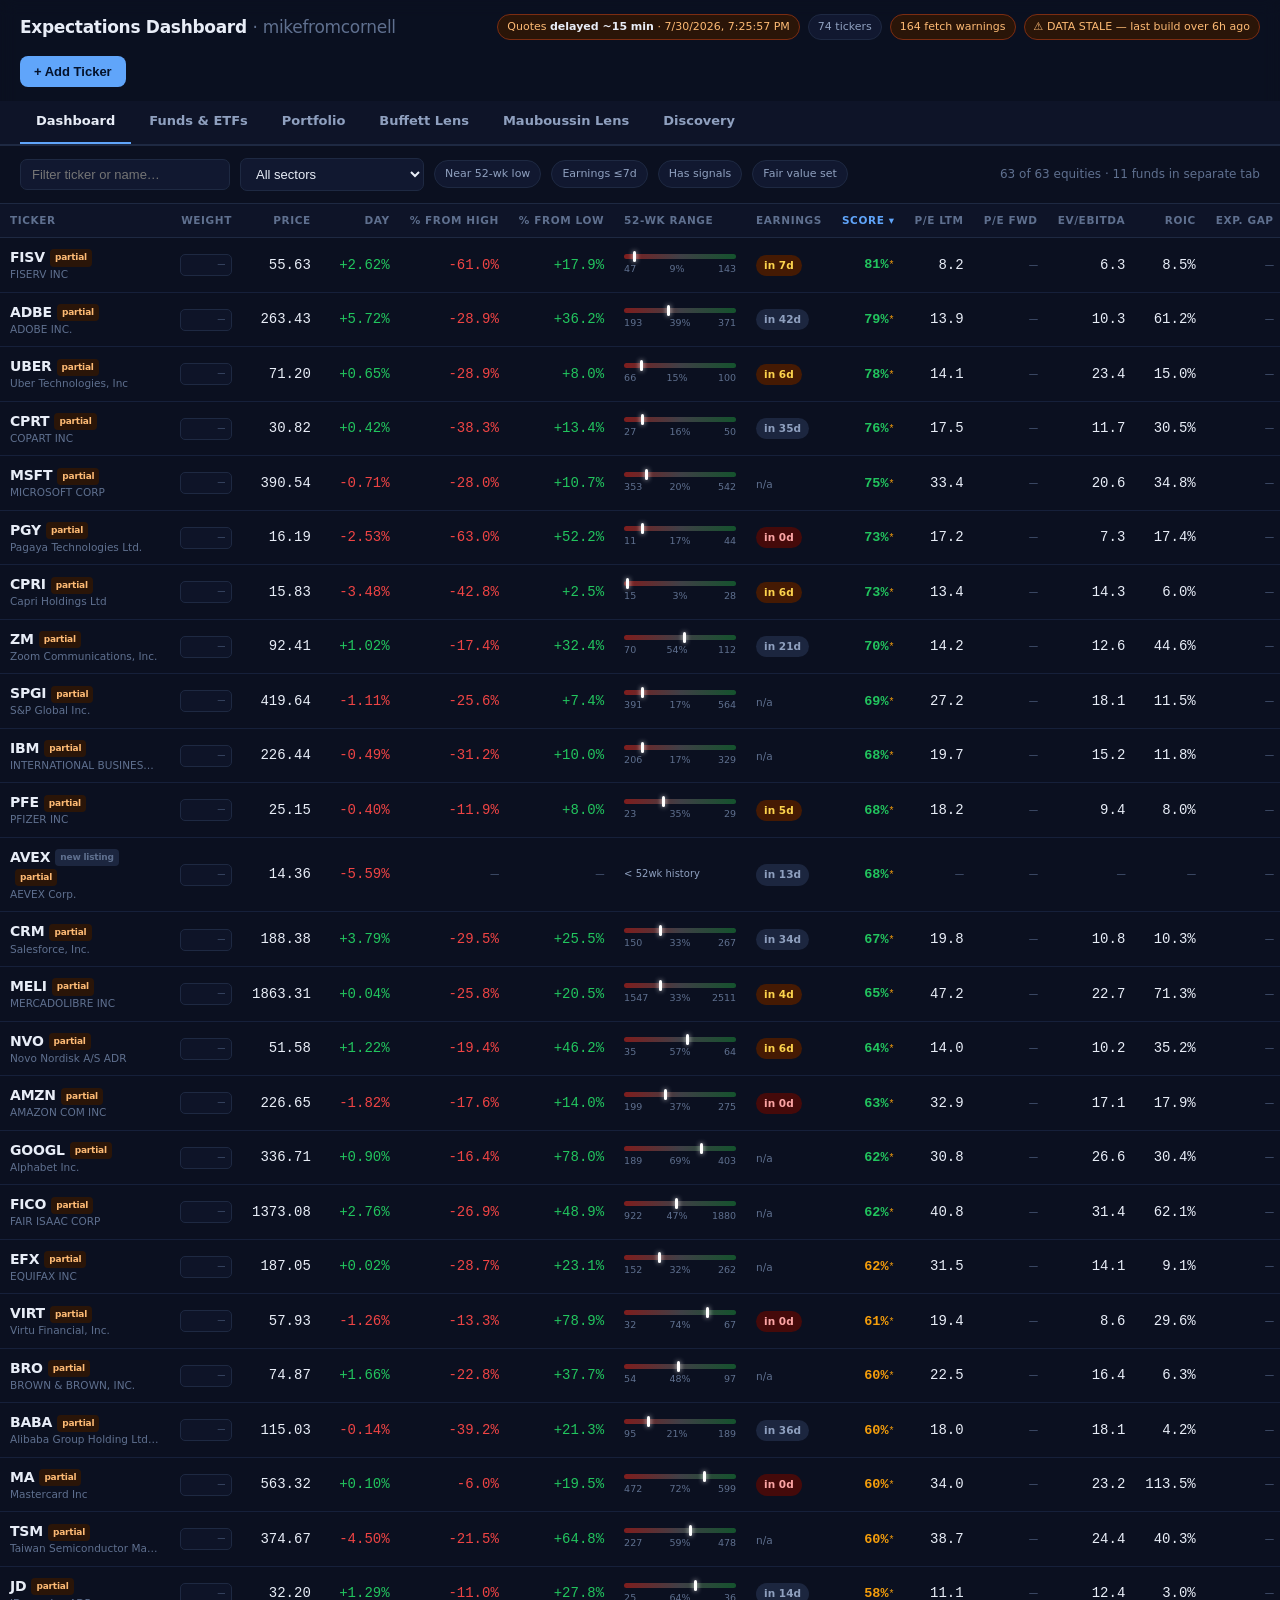
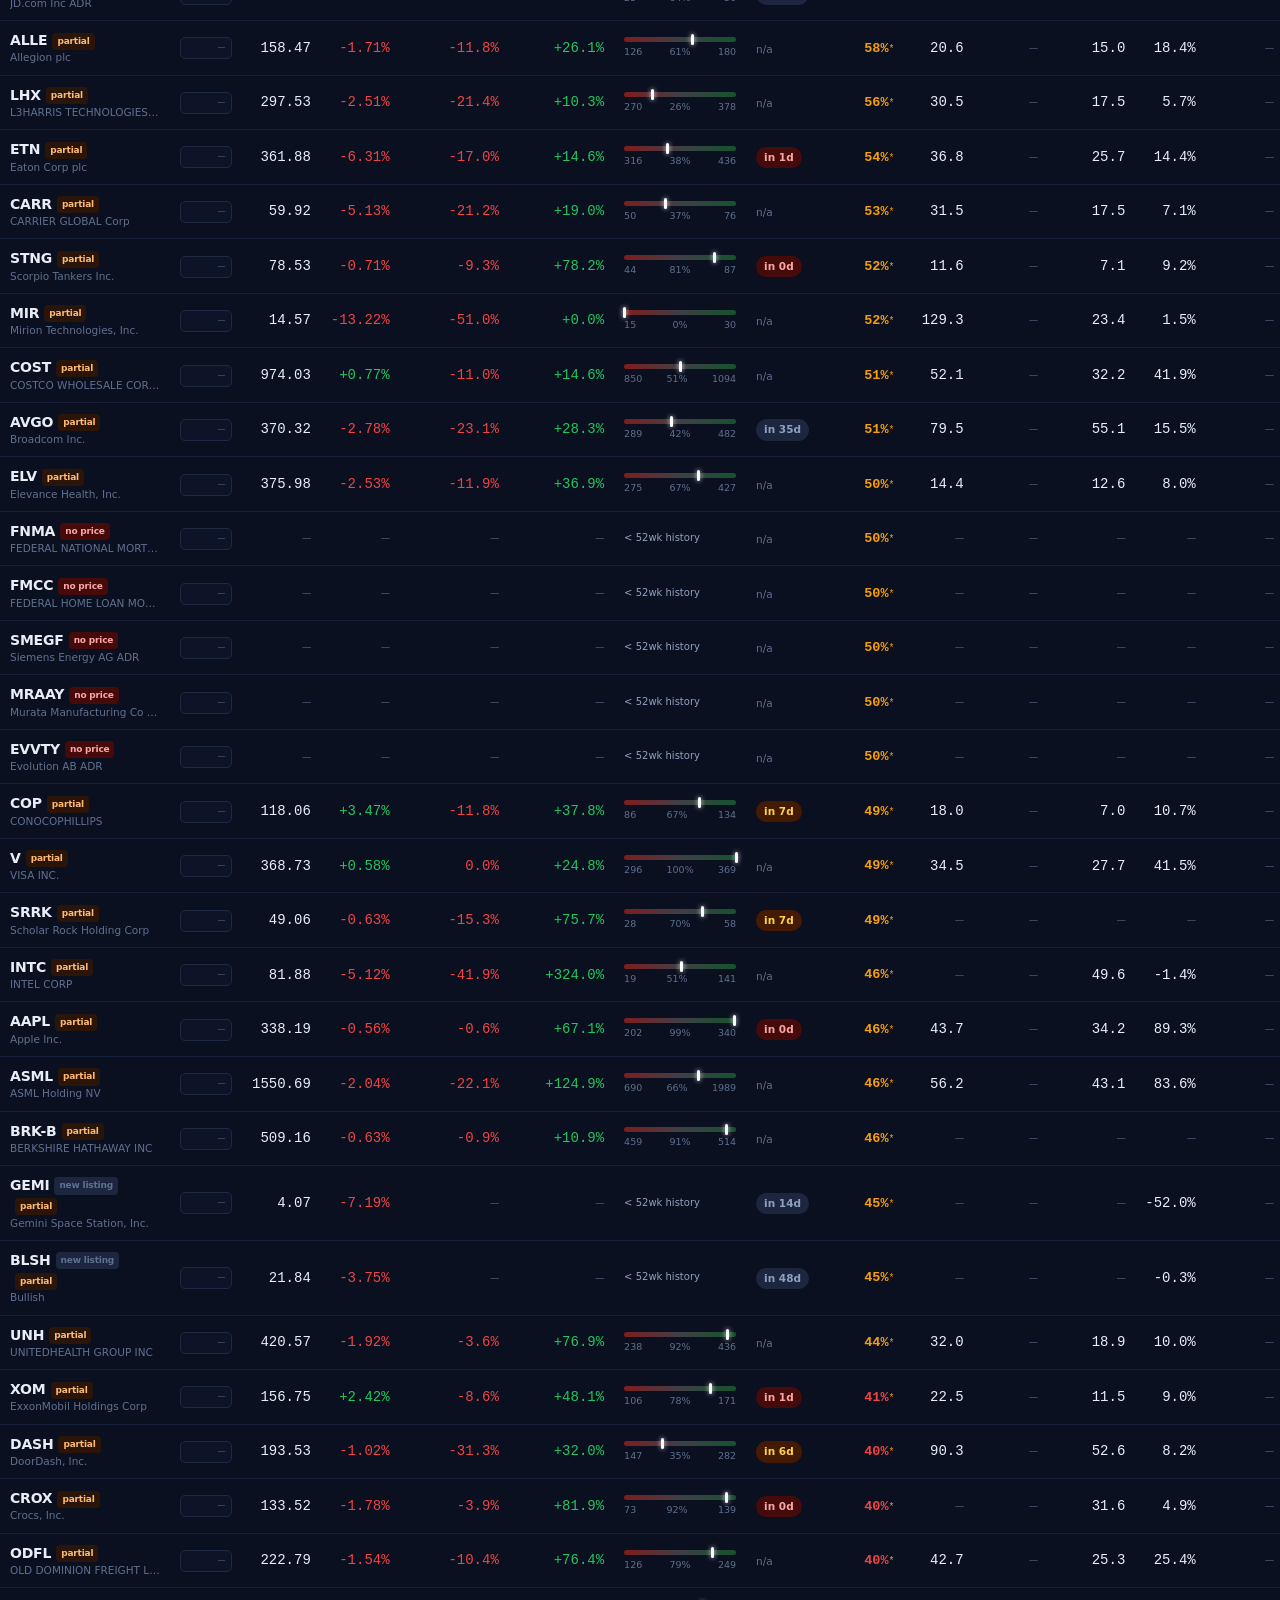
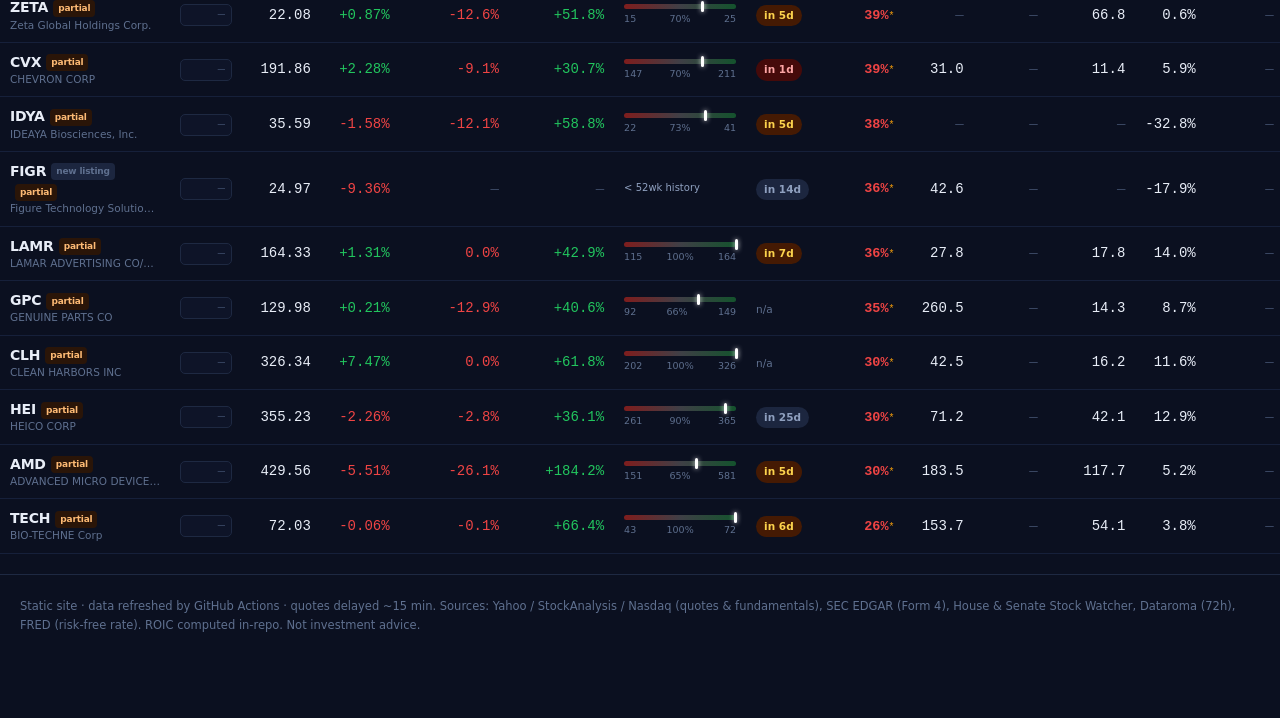
==== docs/index.html @ 386b3e8a "Expectations Dashboard v1" ====
<!DOCTYPE html>
<html lang="en">
<head>
<meta charset="UTF-8">
<meta name="viewport" content="width=device-width, initial-scale=1.0">
<title>Expectations Dashboard</title>
<link rel="stylesheet" href="style.css">
</head>
<body>

<header>
  <div class="hwrap">
    <h1>Expectations Dashboard <span>· mikefromcornell</span></h1>
    <div class="freshness" id="freshness"></div>
    <button class="btn" onclick="openAdd()">+ Add Ticker</button>
  </div>
  <nav>
    <a class="on" onclick="tab('dash',this)">Dashboard</a>
    <a onclick="tab('etf',this)">Funds &amp; ETFs</a>
    <a onclick="tab('port',this)">Portfolio</a>
    <a onclick="tab('buff',this)">Buffett Lens</a>
    <a onclick="tab('maub',this)">Mauboussin Lens</a>
    <a onclick="tab('disc',this)">Discovery</a>
  </nav>
</header>

<!-- ============ DASHBOARD ============ -->
<div id="dash" class="page on" style="padding:0">
  <div class="tools">
    <input type="search" id="q" placeholder="Filter ticker or name…" oninput="render()">
    <select id="sector" onchange="render()"></select>
    <span class="chip" id="c-near" onclick="tgl('near')">Near 52-wk low</span>
    <span class="chip" id="c-earn" onclick="tgl('earn')">Earnings ≤7d</span>
    <span class="chip" id="c-sig" onclick="tgl('sig')">Has signals</span>
    <span class="chip" id="c-gap" onclick="tgl('gap')">Fair value set</span>
    <span class="count" id="count"></span>
  </div>
  <div class="tblwrap">
    <table>
      <thead><tr>
        <th onclick="sort('symbol',this)">Ticker</th>
        <th class="num" onclick="sort('weight_pct',this)">Weight</th>
        <th class="num" onclick="sort('price',this)">Price</th>
        <th class="num" onclick="sort('change_pct',this)">Day</th>
        <th class="num" onclick="sort('pct_from_high',this)">% from High</th>
        <th class="num" onclick="sort('pct_from_low',this)">% from Low</th>
        <th>52-wk Range</th>
        <th onclick="sort('earnings_days',this)">Earnings</th>
        <th class="num sorted" onclick="sort('score',this)">Score ▾</th>
        <th class="num" onclick="sort('pe_ltm',this)">P/E LTM</th>
        <th class="num" onclick="sort('pe_fwd',this)">P/E Fwd</th>
        <th class="num" onclick="sort('ev_ebitda',this)">EV/EBITDA</th>
        <th class="num" onclick="sort('roic',this)">ROIC</th>
        <th class="num" onclick="sort('gap_pct',this)">Exp. Gap</th>
        <th>Signals</th>
      </tr></thead>
      <tbody id="tb"></tbody>
    </table>
  </div>
</div>

<!-- ============ ETF ============ -->
<div id="etf" class="page" style="padding:0">
  <div class="tools"><span style="font-size:12.5px;color:var(--dim)">
    Funds have no earnings, insiders, P/E, ROIC or reverse-DCF — so they get only the columns that apply, and are excluded from Expectations Score ranking.
  </span></div>
  <div class="tblwrap">
    <table style="min-width:820px">
      <thead><tr><th>Fund</th><th class="num">Weight</th><th class="num">Price</th><th class="num">Day</th>
        <th class="num">% from High</th><th class="num">% from Low</th><th>52-wk Range</th></tr></thead>
      <tbody id="tbe"></tbody>
    </table>
  </div>
</div>

<!-- ============ PORTFOLIO ============ -->
<div id="port" class="page">
  <div class="card" style="display:flex;gap:12px;align-items:center;flex-wrap:wrap">
    <b style="font-size:13px">Position sizing</b>
    <span id="wsum" class="wsum"></span>
    <span style="font-size:12px;color:var(--dim)">Edit the <b>Weight</b> column on the Dashboard or Funds tab. Values are % of portfolio.</span>
    <button class="btn ghost" style="margin-left:auto" onclick="normalize()">Normalise to 100%</button>
    <button class="btn" onclick="saveWeights()">Save to watchlist.yaml →</button>
  </div>
  <div class="grid2">
    <div class="card"><h2>🥧 Allocation by position <em>top 15 + other</em></h2>
      <div style="display:flex;gap:18px;align-items:center;flex-wrap:wrap;justify-content:center">
        <svg id="pie" width="252" height="252" viewBox="0 0 252 252"></svg>
        <div style="flex:1;min-width:190px"><div class="legend" id="pieleg"></div></div>
      </div></div>
    <div class="card"><h2>🏭 Allocation by sector</h2>
      <div style="display:flex;gap:18px;align-items:center;flex-wrap:wrap;justify-content:center">
        <svg id="pie2" width="252" height="252" viewBox="0 0 252 252"></svg>
        <div style="flex:1;min-width:190px"><div class="legend" id="pieleg2"></div></div>
      </div></div>
  </div>
  <div class="card"><h2>📐 Risk &amp; concentration <em>weighted by your position sizes</em></h2>
    <div class="statgrid" id="stats"></div>
    <div style="margin-top:16px">
      <div style="font-size:11.5px;color:var(--dim2);text-transform:uppercase;letter-spacing:.5px;font-weight:700">Asset type split</div>
      <div class="bar" id="typebar"></div>
      <div class="legend" id="typeleg" style="grid-template-columns:repeat(auto-fill,minmax(190px,1fr))"></div>
    </div>
    <div class="hint" style="margin-top:15px">
      <b style="color:var(--txt)">How these are computed —</b>
      <b>Beta</b> from 5 years of daily returns vs. SPY. <b>30-day volatility</b> is annualised stdev of daily returns.
      <b>Sharpe</b> = (portfolio return − risk-free) ÷ total volatility; <b>Sortino</b> uses downside deviation only, so it
      doesn't penalise upside — generally the more useful of the two for a long-only book. Risk-free rate is the 3-month
      T-bill (<code>DGS3MO</code>) from FRED, free and keyless.
      <br><br>
      <span style="color:#fcd34d">⚠️ Weighted volatility is Σ(wᵢ·σᵢ) and ignores correlation, so it overstates true portfolio
      risk — meaning these Sharpe and Sortino figures are <b>conservative and your real ratios are likely better</b>.</span>
      The covariance-matrix fix is free (we already pull 5 years of history) and is the top v1.1 item.
    </div>
  </div>
  <div class="card"><h2>⚠️ Concentration flags <em>rules-based</em></h2><div id="flags"></div></div>
</div>

<!-- ============ BUFFETT ============ -->
<div id="buff" class="page">
  <div class="card" style="border-color:#3f2d0e;background:#1a1509">
    <h2 style="color:#fcd34d">⚠️ What this tab is — and what it is not</h2>
    <div style="font-size:12.5px;color:var(--dim);line-height:1.65">
      This applies <b style="color:var(--txt)">Buffett's publicly stated, written criteria</b> — durable moat, high returns on
      capital, low leverage, consistent cash generation, circle of competence, margin of safety — as a
      <b style="color:var(--txt)">deterministic checklist</b>. It is <b style="color:#fca5a5">not</b> a prediction of what
      Buffett would do, not affiliated with Berkshire, and not investment advice. No LLM is involved, which keeps it free,
      reproducible and auditable — and means it never invents a rationale.
      Thresholds are editable in <code>config/buffett.yaml</code>.
    </div>
  </div>
  <div class="card"><h2>📋 Portfolio-level observations <em>rules-based</em></h2><div id="bobs"></div></div>
  <div class="card"><h2>✅ Seven-test checklist <em>click a row for the full breakdown</em></h2>
    <div class="tblwrap"><table style="min-width:820px"><thead><tr>
      <th>Ticker</th><th>Moat</th><th class="num">ROIC</th><th class="num">D/E</th><th class="num">FCF margin</th>
      <th>Stability</th><th>Circle</th><th>Margin of safety</th><th class="num">Passes</th>
    </tr></thead><tbody id="tbb"></tbody></table></div>
  </div>
</div>

<!-- ============ MAUBOUSSIN ============ -->
<div id="maub" class="page">
  <div class="card" style="border-color:#14532d;background:#0a1a10">
    <h2 style="color:#86efac">🧠 Mauboussin Lens — on-demand, rendered when you open this tab</h2>
    <div style="font-size:12.5px;color:var(--dim);line-height:1.65">
      Paste a free Google AI Studio key <b>once</b>. It is stored in your browser's <code>localStorage</code> —
      never committed, never in the repo, never sent anywhere except Google. Analysis is generated live and cached
      24h per ticker. Free tier is ~1,500 requests/day on Flash, no credit card.
      <span style="color:#fcd34d">The key is per-device, and Google may use free-tier inputs to improve their models —
      only public market data is sent, never your weights or positions.</span>
    </div>
    <div style="margin-top:14px;display:flex;gap:9px;align-items:center;flex-wrap:wrap">
      <input class="inp" id="gkey" style="flex:1;min-width:230px" type="password" placeholder="Paste Gemini API key" onchange="saveKey()">
      <span id="gstate"></span>
      <button class="btn ghost" onclick="clearKey()">Clear key</button>
    </div>
    <div class="hint" style="margin-top:9px">Get a free key at <b>aistudio.google.com/apikey</b> — Google account only, no card.</div>
  </div>
  <div class="card">
    <h2>Analysis <em>cached 24h per ticker</em></h2>
    <div style="display:flex;gap:9px;margin-bottom:13px;flex-wrap:wrap">
      <select class="inp" style="width:auto;max-width:320px" id="msym" onchange="analyse(false)"></select>
      <button class="btn" onclick="analyse(true)">↻ Analyse</button>
      <button class="btn ghost" onclick="copyPrompt()">📋 Copy prompt &amp; open AI Studio</button>
    </div>
    <div style="background:var(--panel2);border:1px solid var(--line);border-radius:9px;padding:17px" id="mout"></div>
  </div>
</div>

<!-- ============ DISCOVERY ============ -->
<div id="disc" class="page">
  <div class="card">
    <h2>💼 Conviction clusters <em>≥3 tracked managers buying the same name</em></h2>
    <div class="hint" id="dfetch" style="margin-bottom:10px"></div>
    <div class="tblwrap"><table style="min-width:640px"><thead><tr>
      <th>Ticker</th><th>Conviction</th><th>Managers</th><th></th></tr></thead>
      <tbody id="dclusters"></tbody></table></div>
  </div>
  <div class="card">
    <h2>📈 Recent superinvestor activity <em>Dataroma · refreshed every 72h</em></h2>
    <div class="tblwrap"><table style="min-width:760px"><thead><tr>
      <th>Ticker</th><th>Manager</th><th>Action</th><th>Period</th><th>Detail</th></tr></thead>
      <tbody id="drecent"></tbody></table></div>
  </div>
  <div class="card">
    <h2>🗣 r/wallstreetbets <em>sentiment context — not a signal</em></h2>
    <div style="display:flex;gap:9px;flex-wrap:wrap">
      <a class="badge" style="text-decoration:none;padding:9px 14px;font-size:12.5px" target="_blank" rel="noopener"
         href="https://www.reddit.com/r/wallstreetbets/comments/1vap9dz/daily_discussion_thread_for_july_30_2026/">💬 Daily Discussion Thread ↗</a>
      <a class="badge" style="text-decoration:none;padding:9px 14px;font-size:12.5px" target="_blank" rel="noopener"
         href="https://www.reddit.com/r/wallstreetbets/top/?screen_view_count=1&ext-referrer=SEO">🔥 Top posts ↗</a>
    </div>
    <div class="hint" style="margin-top:11px">
      Mention counts require Reddit's OAuth API (free, non-commercial). Add <code>REDDIT_CLIENT_ID</code> and
      <code>REDDIT_CLIENT_SECRET</code> as repo secrets to enable the daily summary — unauthenticated <code>.json</code>
      has returned 403 from datacenter IPs since May 2026. Deliberately excluded from the Expectations Score and alerts.
    </div>
  </div>
  <div class="card">
    <h2>🔗 Research &amp; manual follow <em>login-walled or no free data source</em></h2>
    <div style="display:flex;gap:9px;flex-wrap:wrap">
      <a class="badge" style="text-decoration:none;padding:9px 14px;font-size:12.5px" target="_blank" rel="noopener" href="https://investors.valueline.com/users/account/barcode">📊 Value Line · library barcode ↗</a>
      <a class="badge" style="text-decoration:none;padding:9px 14px;font-size:12.5px" target="_blank" rel="noopener" href="https://x.com/PCM_bio">𝕏 @PCM_bio ↗</a>
      <a class="badge" style="text-decoration:none;padding:9px 14px;font-size:12.5px" target="_blank" rel="noopener" href="https://dashboard.m1.com/share?token=39d17ae6-4a4a-3fc4-bb15-d86abe3fbb67">📊 Joseph Carlson · M1 ↗</a>
      <a class="badge" style="text-decoration:none;padding:9px 14px;font-size:12.5px" target="_blank" rel="noopener" href="https://x.com/michaeljburry">𝕏 @michaeljburry ↗</a>
    </div>
    <div class="hint" style="margin-top:11px">
      Excluded from automation: <b>Value Line</b> (redirects to an authenticated account page — nothing scrapeable),
      <b>PCM_bio</b> (X API ~$100/mo), <b>Joseph Carlson</b> (M1 is a JS app needing headless Chromium),
      <b>Michael Burry</b> (Scion deregistered from the SEC on 10 Nov 2025 — no 13Fs exist to read).
      Ideas you spot manually go in <code>config/manual_ideas.yaml</code>.
    </div>
  </div>
</div>

<!-- ============ DRAWER / MODAL ============ -->
<div class="scrim" id="scrim" onclick="closeD()"></div>
<div class="drawer" id="drawer">
  <div class="dhead" style="display:flex;justify-content:space-between;align-items:flex-start">
    <div><div class="sym" id="dsym" style="font-size:22px"></div><div class="nm" id="dname" style="max-width:none;font-size:12px"></div></div>
    <button class="x" onclick="closeD()">×</button>
  </div>
  <div class="dbody" id="dbody"></div>
</div>

<div class="modal" id="addm">
  <div class="mhead"><b>Add ticker to watchlist</b><button class="x" onclick="closeAdd()">×</button></div>
  <div class="mbody">
    <label>Symbol</label>
    <input class="inp" id="asym" placeholder="e.g. NVDA" oninput="lookup()" autocomplete="off">
    <div class="hint" id="alk">Validated against the quote provider before commit.</div>
    <div class="row2">
      <div><label>Fair value (optional)</label><input class="inp" id="afv" placeholder="165.00"></div>
      <div><label>Tags (optional)</label><input class="inp" id="atags" placeholder="core, compounder"></div>
    </div>
    <div class="row2">
      <div><label>Alert low (optional)</label><input class="inp" id="alo" placeholder="120"></div>
      <div><label>Alert high (optional)</label><input class="inp" id="ahi" placeholder="260"></div>
    </div>
    <label>Notes (optional)</label>
    <input class="inp" id="anotes" placeholder="Short thesis note">
    <div class="hint" style="margin-top:14px;padding:11px;background:#0e1428;border:1px solid var(--line);border-radius:8px">
      <b style="color:var(--txt)">How this persists →</b> a static site has no backend, so submitting opens a
      <b style="color:var(--blu)">pre-filled GitHub issue</b> containing the exact YAML block for
      <code>config/watchlist.yaml</code>. Git-tracked, versioned, survives cache clears and device changes.
      <div style="margin-top:7px;color:var(--dim2)">⚠️ Never add cost basis or share counts — this repo is public.</div>
    </div>
    <div style="display:flex;gap:9px;margin-top:16px">
      <button class="btn" style="flex:1" onclick="submitAdd()">Open pre-filled issue →</button>
      <button class="btn ghost" onclick="closeAdd()">Cancel</button>
    </div>
  </div>
</div>

<footer>
  Static site · data refreshed by GitHub Actions · quotes delayed ~15 min.
  Sources: Yahoo / StockAnalysis / Nasdaq (quotes &amp; fundamentals), SEC EDGAR (Form 4), House &amp; Senate Stock Watcher,
  Dataroma (72h), FRED (risk-free rate). ROIC computed in-repo. Not investment advice.
</footer>

<script src="app.js"></script>
</body>
</html>
---- docs/style.css ----
:root{
  --bg:#0b1020; --panel:#111830; --panel2:#0e1428; --line:#1e2942;
  --txt:#e8edf7; --dim:#8fa0bf; --dim2:#5f708f;
  --grn:#22c55e; --red:#ef4444; --amb:#f59e0b; --blu:#60a5fa; --pur:#a78bfa;
}
*{margin:0;padding:0;box-sizing:border-box}
body{background:var(--bg);color:var(--txt);font:14px/1.45 -apple-system,BlinkMacSystemFont,"Segoe UI",Inter,system-ui,sans-serif;padding-bottom:60px}
.mono{font-family:ui-monospace,SFMono-Regular,Menlo,monospace}

/* ---- mock banner ---- */


/* ---- header ---- */
header{position:sticky;top:0;z-index:40;background:rgba(11,16,32,.94);backdrop-filter:blur(8px);border-bottom:1px solid var(--line)}
.hwrap{padding:14px 20px;display:flex;align-items:center;gap:16px;flex-wrap:wrap}
h1{font-size:17px;font-weight:800;letter-spacing:-.3px}
h1 span{color:var(--dim2);font-weight:500}
.freshness{display:flex;gap:8px;flex-wrap:wrap;margin-left:auto;align-items:center}
.badge{font-size:11px;padding:4px 9px;border-radius:20px;border:1px solid var(--line);background:var(--panel);color:var(--dim);white-space:nowrap}
.badge b{color:var(--txt);font-weight:600}
.badge.live::before{content:"";display:inline-block;width:6px;height:6px;border-radius:50%;background:var(--grn);margin-right:6px;animation:p 2s infinite}
@keyframes p{0%,100%{opacity:1}50%{opacity:.3}}
.badge.warn{border-color:#7c2d12;background:#2a1508;color:#fdba74}
.btn{background:var(--blu);color:#04122b;border:0;padding:8px 14px;border-radius:8px;font-weight:700;font-size:13px;cursor:pointer;white-space:nowrap}
.btn:hover{filter:brightness(1.1)}
.btn.ghost{background:transparent;border:1px solid var(--line);color:var(--dim)}

/* ---- tabs ---- */
nav{display:flex;gap:2px;padding:0 20px;border-bottom:1px solid var(--line);background:var(--panel2);overflow-x:auto}
nav a{padding:11px 16px;color:var(--dim);text-decoration:none;font-size:13px;font-weight:600;border-bottom:2px solid transparent;white-space:nowrap;cursor:pointer}
nav a.on{color:var(--txt);border-bottom-color:var(--blu)}
nav a:hover{color:var(--txt)}

/* ---- toolbar ---- */
.tools{padding:12px 20px;display:flex;gap:10px;align-items:center;flex-wrap:wrap;border-bottom:1px solid var(--line)}
input[type=search],select{background:var(--panel);border:1px solid var(--line);color:var(--txt);padding:7px 11px;border-radius:7px;font-size:13px;outline:none}
input[type=search]{min-width:210px}
input[type=search]:focus,select:focus{border-color:var(--blu)}
.chip{font-size:11px;padding:5px 10px;border-radius:20px;border:1px solid var(--line);background:var(--panel);color:var(--dim);cursor:pointer;user-select:none}
.chip.on{background:#1e3a5f;border-color:var(--blu);color:#bfdbfe}
.count{margin-left:auto;color:var(--dim2);font-size:12px}

/* ---- table ---- */
.tblwrap{overflow-x:auto}
table{width:100%;border-collapse:collapse;min-width:1180px}
thead th{position:sticky;top:0;background:var(--panel2);text-align:left;font-size:10.5px;text-transform:uppercase;letter-spacing:.6px;
  color:var(--dim2);font-weight:700;padding:9px 10px;border-bottom:1px solid var(--line);cursor:pointer;white-space:nowrap;z-index:5}
thead th:hover{color:var(--txt)}
thead th.sorted{color:var(--blu)}
tbody td{padding:9px 10px;border-bottom:1px solid #16203a;vertical-align:middle}
tbody tr{cursor:pointer}
tbody tr:hover{background:#141c33}
.sym{font-weight:800;font-size:14px;letter-spacing:-.2px}
.nm{font-size:10.5px;color:var(--dim2);max-width:150px;overflow:hidden;text-overflow:ellipsis;white-space:nowrap}
.num{text-align:right;font-variant-numeric:tabular-nums}
.up{color:var(--grn)}.dn{color:var(--red)}.neu{color:var(--dim)}

/* 52wk bar */
.rng{width:112px}
.rngbar{position:relative;height:5px;background:linear-gradient(90deg,#7f1d1d,#3f3f46 50%,#14532d);border-radius:3px}
.rngdot{position:absolute;top:-3px;width:3px;height:11px;background:#fff;border-radius:2px;box-shadow:0 0 5px rgba(255,255,255,.85)}
.rnglbl{display:flex;justify-content:space-between;font-size:9.5px;color:var(--dim2);margin-top:3px;font-variant-numeric:tabular-nums}

/* score */
.score{display:flex;align-items:center;gap:7px}
.scorenum{font-weight:800;font-size:14px;font-variant-numeric:tabular-nums;min-width:38px}
.scorebar{flex:1;height:5px;background:#1c263f;border-radius:3px;overflow:hidden;min-width:44px}
.scorebar i{display:block;height:100%;border-radius:3px}
.star{color:var(--amb);font-size:10px}

/* earnings pill */
.pill{display:inline-block;font-size:10.5px;padding:3px 8px;border-radius:20px;font-weight:700;white-space:nowrap}
.p-imm{background:#450a0a;color:#fca5a5}
.p-app{background:#451a03;color:#fcd34d}
.p-drift{background:#082f49;color:#7dd3fc}
.p-far{background:#1c263f;color:var(--dim)}
.p-na{color:var(--dim2);font-size:10.5px}
.est{opacity:.62;font-weight:500}

.sig{font-size:13px;letter-spacing:1px;white-space:nowrap}
.flag{display:inline-block;font-size:9px;padding:2px 5px;border-radius:4px;background:#3b1d5e;color:#d8b4fe;margin-left:5px;vertical-align:middle;font-weight:700}
.flag.gray{background:#1c263f;color:var(--dim2)}
.dash{color:#3a4763}

/* ---- drawer ---- */
.scrim{position:fixed;inset:0;background:rgba(0,0,0,.62);opacity:0;pointer-events:none;transition:.18s;z-index:60}
.scrim.on{opacity:1;pointer-events:auto}
.drawer{position:fixed;top:0;right:0;height:100%;width:min(560px,100%);background:var(--panel);border-left:1px solid var(--line);
  transform:translateX(100%);transition:.22s cubic-bezier(.4,0,.2,1);z-index:61;overflow-y:auto}
.drawer.on{transform:none}
.dhead{padding:18px 20px;border-bottom:1px solid var(--line);position:sticky;top:0;background:var(--panel);z-index:2}
.dbody{padding:18px 20px}
.sec{margin-bottom:22px}
.sec h3{font-size:10.5px;text-transform:uppercase;letter-spacing:.7px;color:var(--dim2);margin-bottom:9px;font-weight:700}
.kv{display:flex;justify-content:space-between;padding:6px 0;border-bottom:1px solid #16203a;font-size:13px}
.kv span:first-child{color:var(--dim)}
.kv b{font-variant-numeric:tabular-nums}
.comp{padding:9px 0;border-bottom:1px solid #16203a}
.comptop{display:flex;justify-content:space-between;align-items:baseline;gap:8px}
.compname{font-size:12.5px;font-weight:600}
.compw{font-size:10px;color:var(--dim2)}
.compdetail{font-size:11.5px;color:var(--dim);margin-top:3px;line-height:1.4}
.x{background:none;border:0;color:var(--dim);font-size:22px;cursor:pointer;line-height:1}

/* ---- modal ---- */
.modal{position:fixed;top:50%;left:50%;transform:translate(-50%,-46%) scale(.97);background:var(--panel);border:1px solid var(--line);
  border-radius:14px;width:min(500px,94vw);z-index:62;opacity:0;pointer-events:none;transition:.16s;max-height:88vh;overflow-y:auto}
.modal.on{opacity:1;pointer-events:auto;transform:translate(-50%,-50%) scale(1)}
.mhead{padding:16px 20px;border-bottom:1px solid var(--line);display:flex;justify-content:space-between;align-items:center}
.mbody{padding:18px 20px}
label{display:block;font-size:11px;color:var(--dim);margin:12px 0 5px;font-weight:600}
.inp{width:100%;background:var(--panel2);border:1px solid var(--line);color:var(--txt);padding:9px 11px;border-radius:7px;font-size:13px;outline:none}
.inp:focus{border-color:var(--blu)}
.hint{font-size:11px;color:var(--dim2);margin-top:5px;line-height:1.45}
.ok{color:var(--grn)}
.row2{display:grid;grid-template-columns:1fr 1fr;gap:12px}

/* ---- daily page ---- */
.page{display:none;padding:20px}
.page.on{display:block}
.card{background:var(--panel);border:1px solid var(--line);border-radius:11px;padding:16px 18px;margin-bottom:14px}
.card h2{font-size:13px;font-weight:700;margin-bottom:11px;display:flex;align-items:center;gap:8px}
.card h2 em{font-style:normal;font-size:10.5px;color:var(--dim2);font-weight:500;margin-left:auto}
.li{display:flex;gap:10px;padding:7px 0;border-bottom:1px solid #16203a;font-size:13px;align-items:baseline}
.li:last-child{border:0}
.li .s{font-weight:700;min-width:58px}
.li .d{color:var(--dim);font-size:12px}
.grid2{display:grid;grid-template-columns:1fr 1fr;gap:14px}
@media(max-width:860px){.grid2{grid-template-columns:1fr}}
.disc{background:#1e2124;border:1px solid #2f3136;border-radius:8px;padding:0;overflow:hidden;max-width:460px}
.discbar{height:100%;width:4px;position:absolute;left:0;top:0;border-radius:4px 0 0 4px}
.discmsg{position:relative;padding:12px 14px 12px 18px}
.disctitle{font-weight:700;font-size:13px;margin-bottom:6px}
.discfield{font-size:12px;color:#b9bbbe;padding:2px 0}
.discfoot{font-size:10.5px;color:#72767d;margin-top:8px}

.wt{width:52px;background:#0e1428;border:1px solid var(--line);color:var(--txt);padding:3px 6px;border-radius:5px;
  font-size:12px;text-align:right;font-variant-numeric:tabular-nums;outline:none;font-family:ui-monospace,monospace}
.wt:focus{border-color:var(--blu);background:#141c33}
.wt::placeholder{color:#3a4763}
.wsum{font-size:11.5px;padding:5px 10px;border-radius:6px;font-weight:700}
.legend{display:grid;grid-template-columns:repeat(auto-fill,minmax(150px,1fr));gap:5px;margin-top:14px}
.lg{display:flex;align-items:center;gap:6px;font-size:11.5px}
.sw{width:9px;height:9px;border-radius:2px;flex:none}
.stat{background:var(--panel2);border:1px solid var(--line);border-radius:9px;padding:12px 14px}
.stat .v{font-size:21px;font-weight:800;font-variant-numeric:tabular-nums;letter-spacing:-.5px}
.stat .l{font-size:10.5px;color:var(--dim2);text-transform:uppercase;letter-spacing:.5px;margin-top:2px}
.stat .s{font-size:11px;color:var(--dim);margin-top:5px}
.statgrid{display:grid;grid-template-columns:repeat(auto-fit,minmax(155px,1fr));gap:11px}
.bar{height:22px;display:flex;border-radius:5px;overflow:hidden;margin:9px 0}
.bar i{height:100%}
footer{padding:22px 20px;color:var(--dim2);font-size:11.5px;border-top:1px solid var(--line);margin-top:20px;line-height:1.7}
code{background:var(--panel2);padding:1.5px 5px;border-radius:4px;font-size:11.5px;color:#a5b4fc}
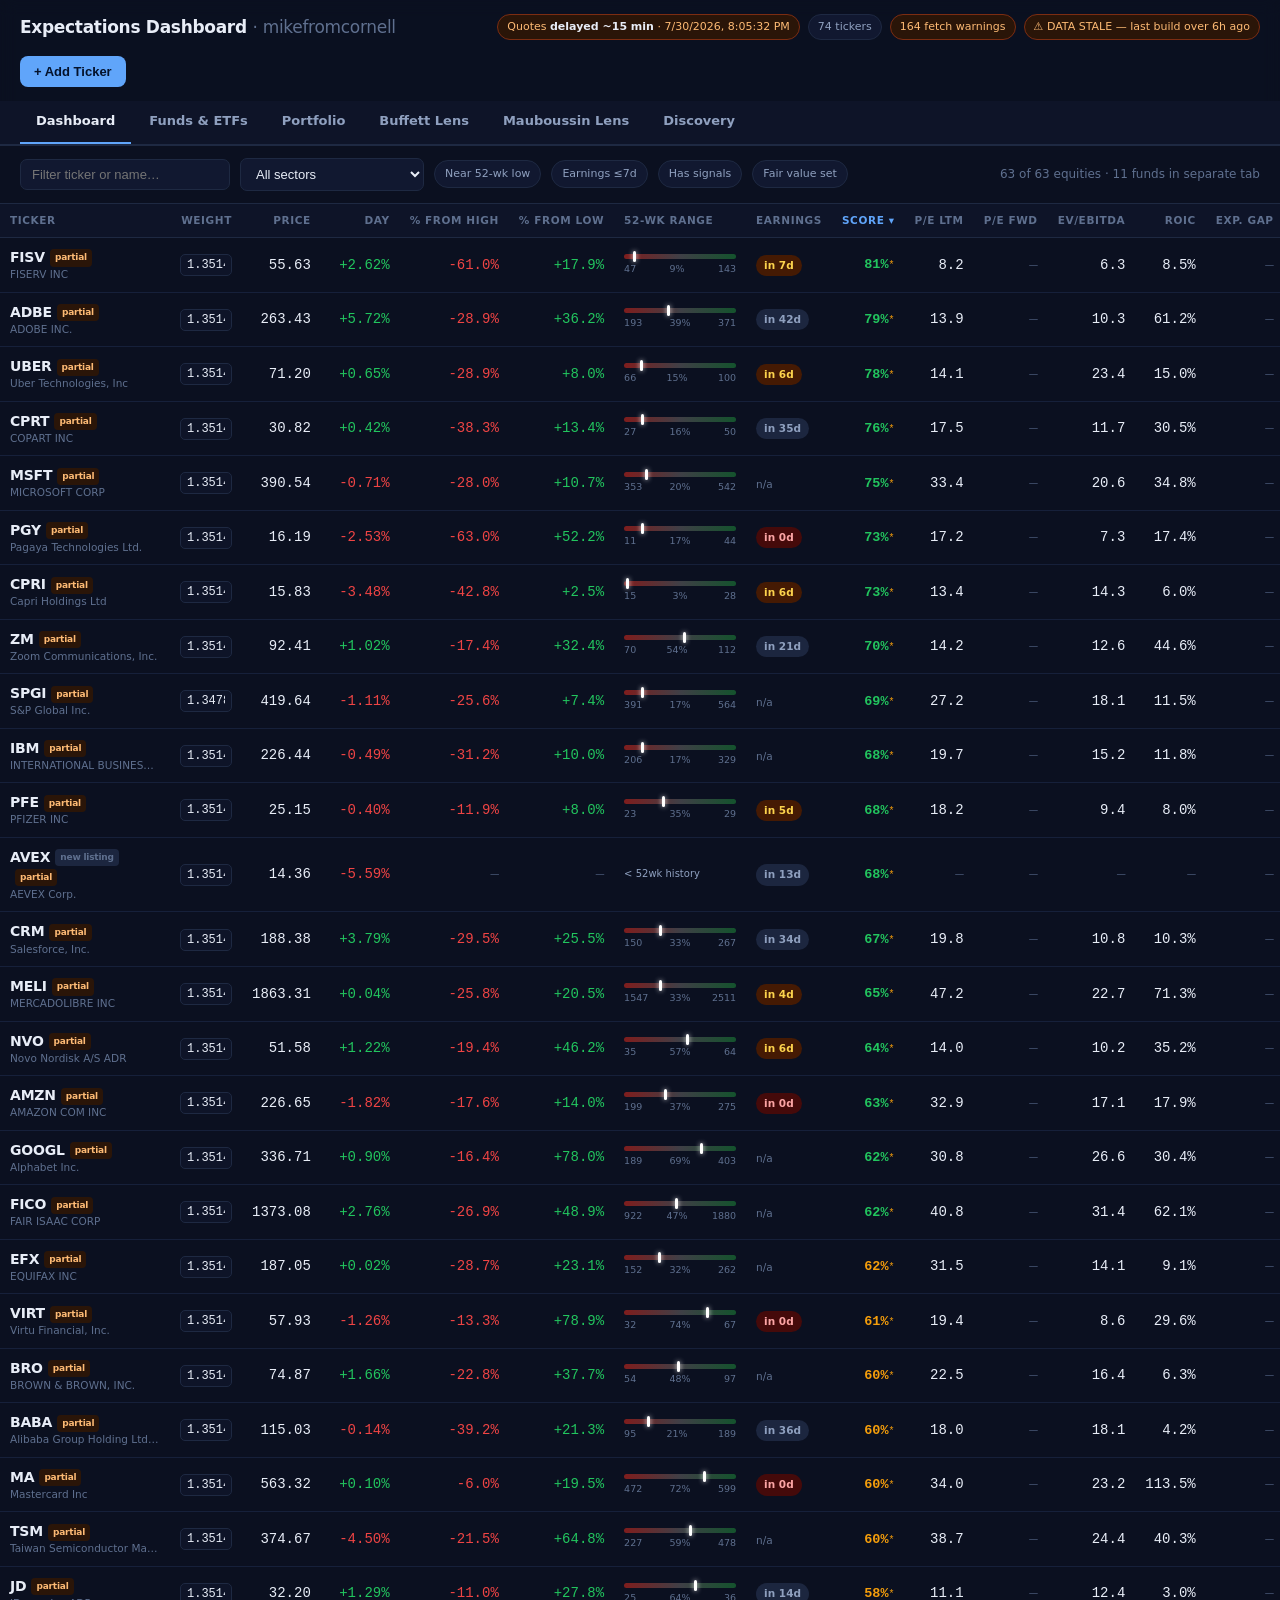
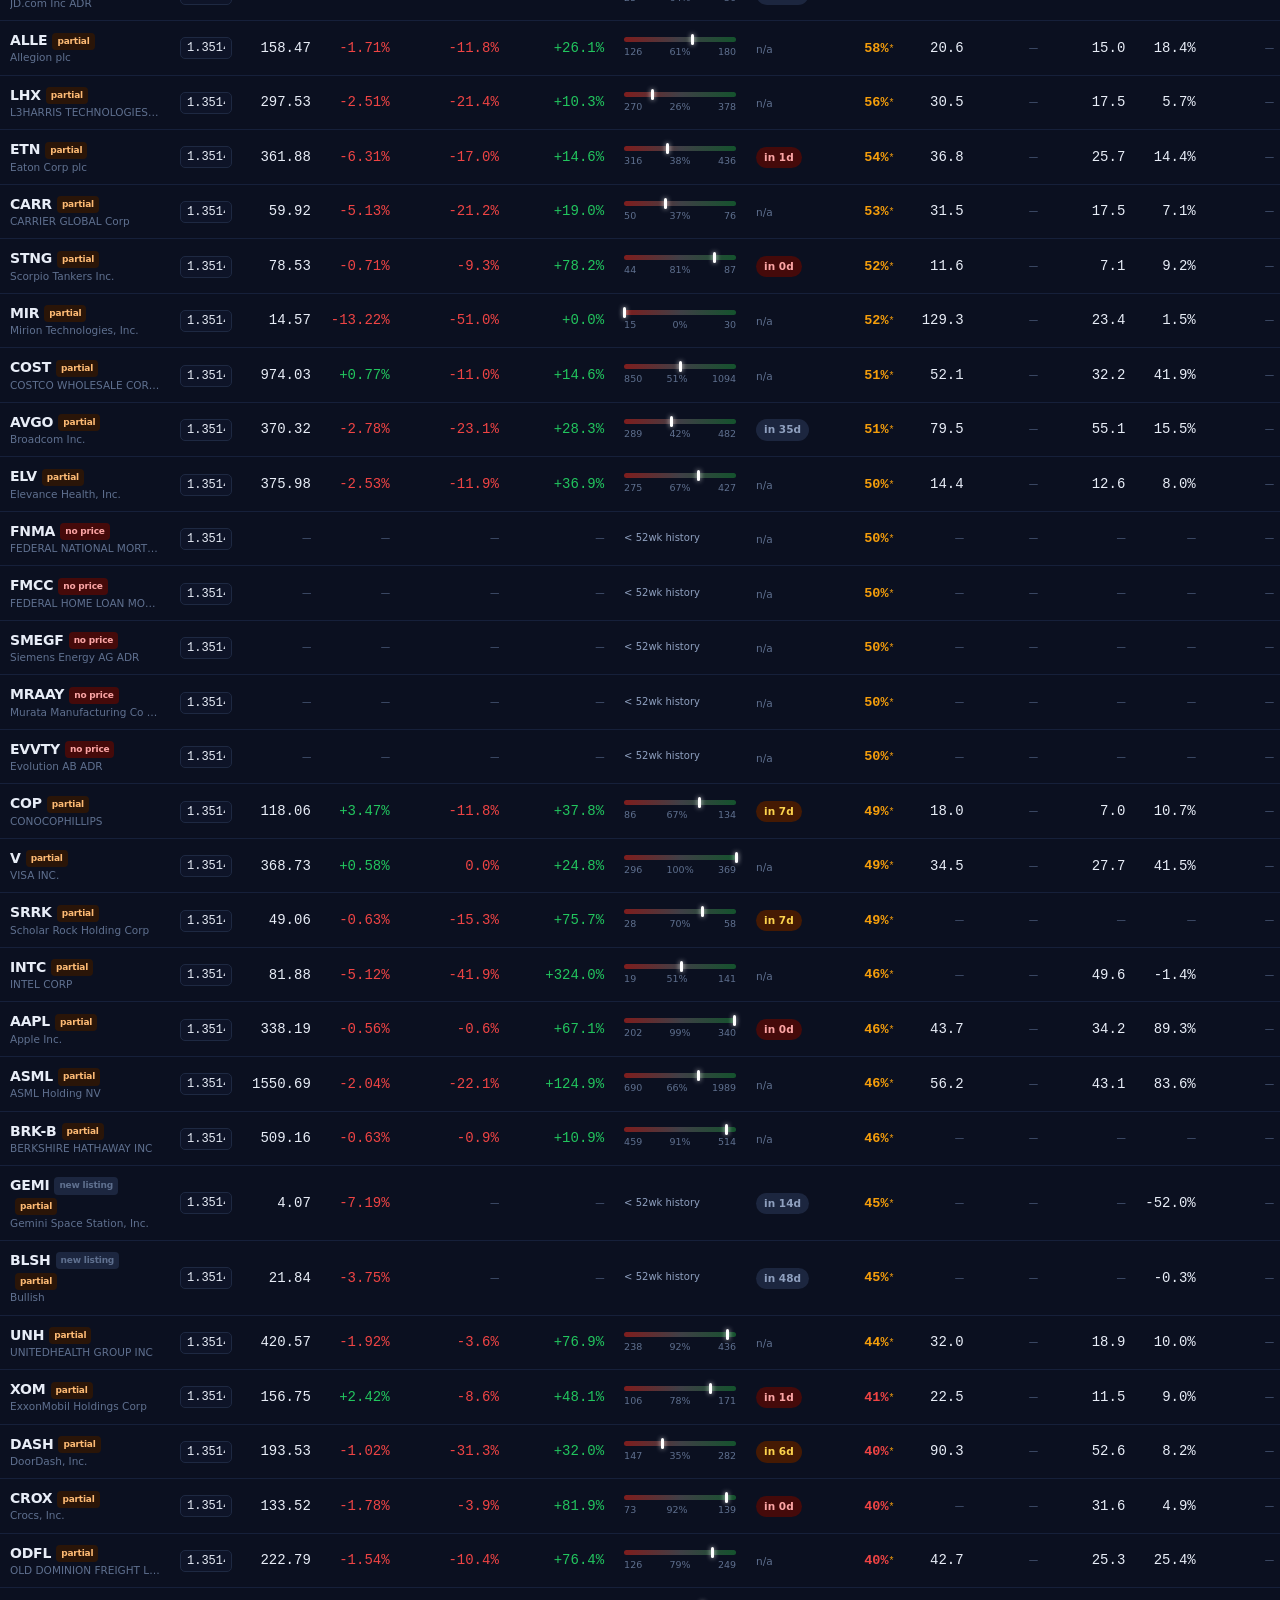
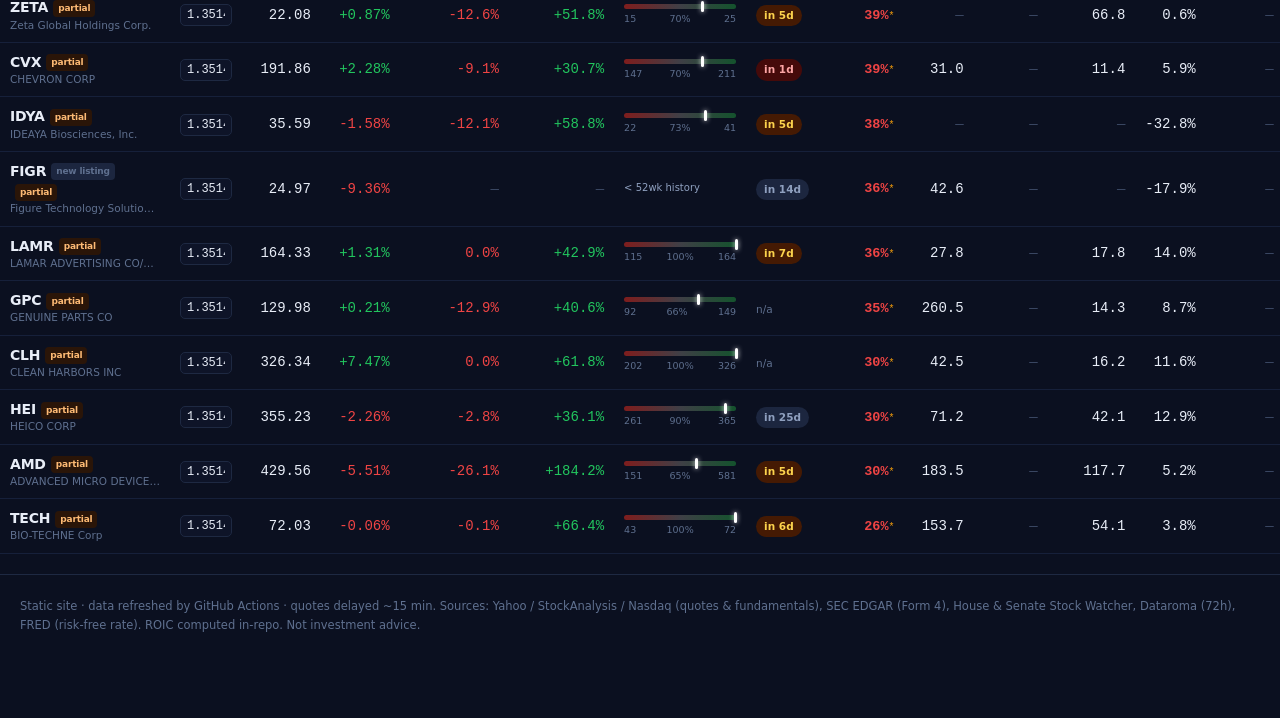
==== commit 1eeb43d4: "equal weights, Gemini model fallback chain, FRED fallback" ====
--- a/docs/index.html
+++ b/docs/index.html
@@ -145,7 +145,7 @@
     <div style="font-size:12.5px;color:var(--dim);line-height:1.65">
       Paste a free Google AI Studio key <b>once</b>. It is stored in your browser's <code>localStorage</code> —
       never committed, never in the repo, never sent anywhere except Google. Analysis is generated live and cached
-      24h per ticker. Free tier is ~1,500 requests/day on Flash, no credit card.
+      24h per ticker. Free tier is ~1,500 requests/day on Flash, no credit card. The app tries <code>gemini-flash-latest</code> first and falls back through other Flash models if one is quota-limited.
       <span style="color:#fcd34d">The key is per-device, and Google may use free-tier inputs to improve their models —
       only public market data is sent, never your weights or positions.</span>
     </div>
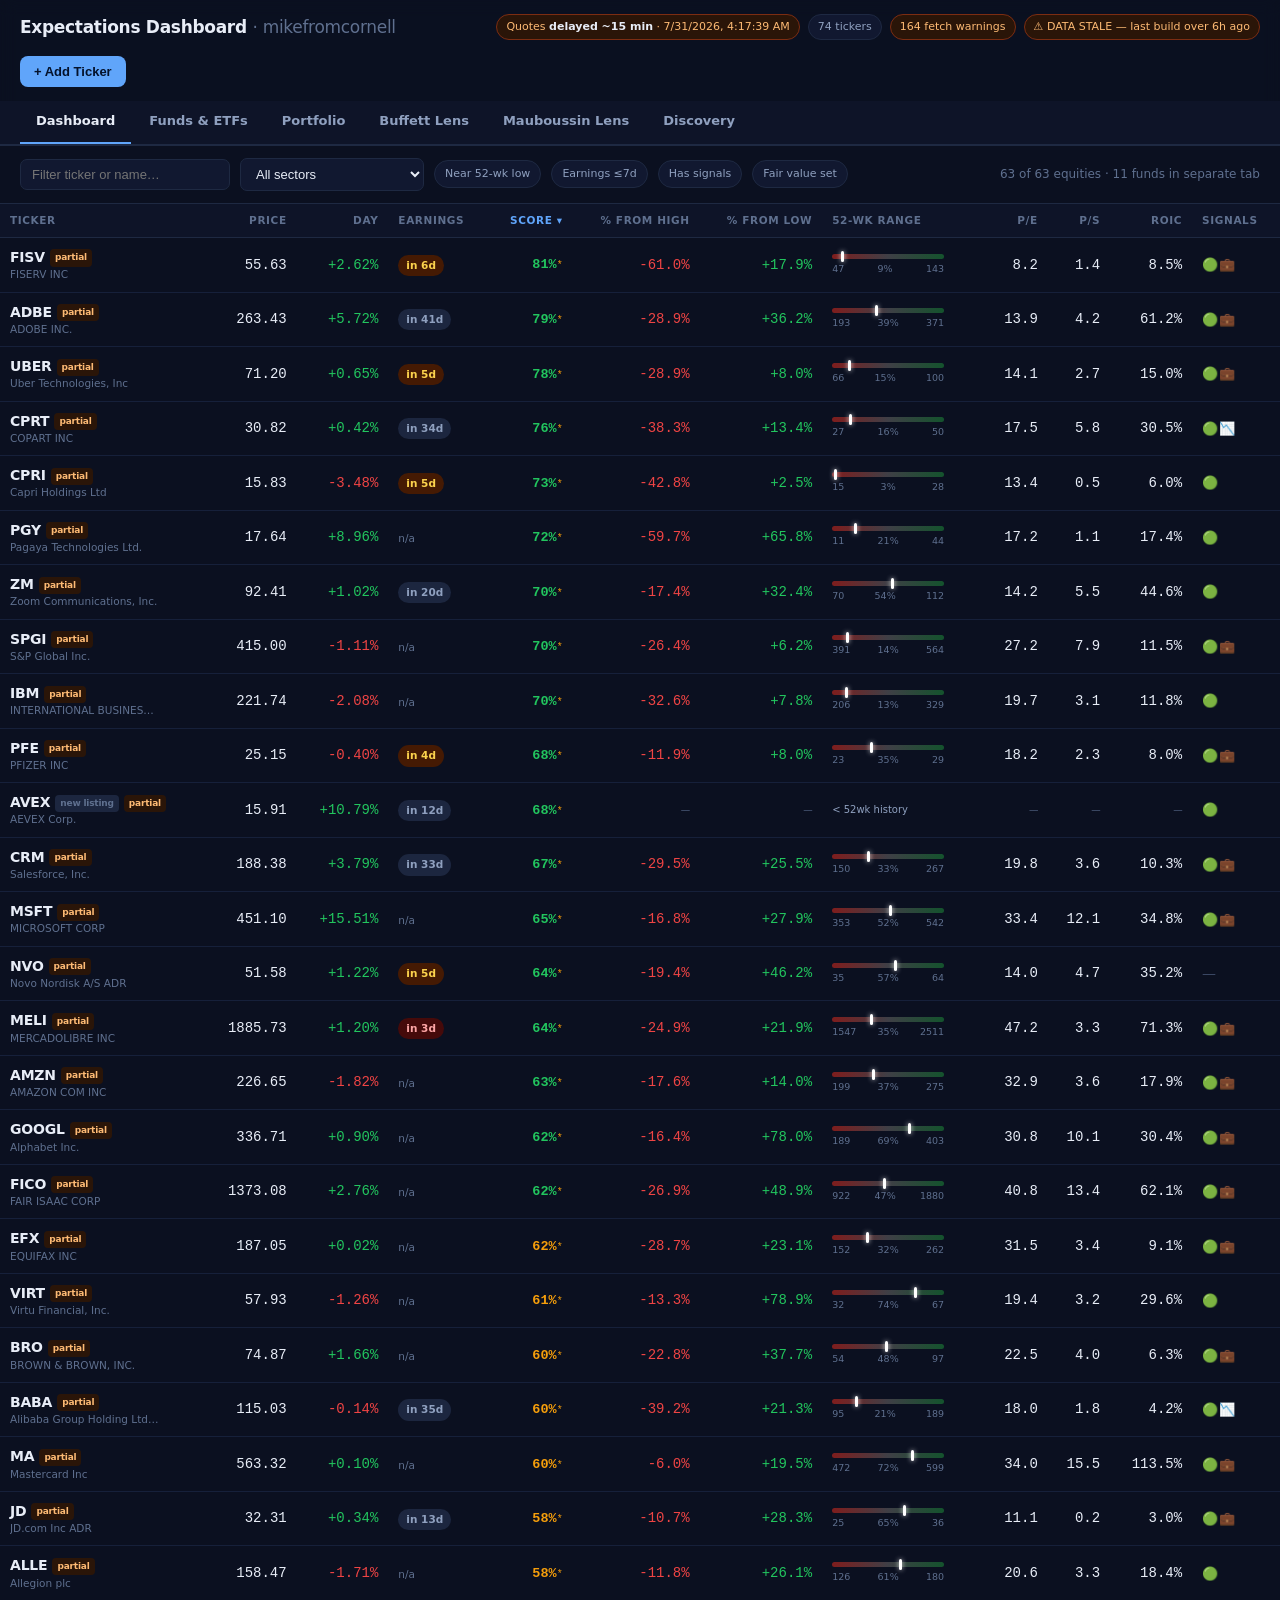
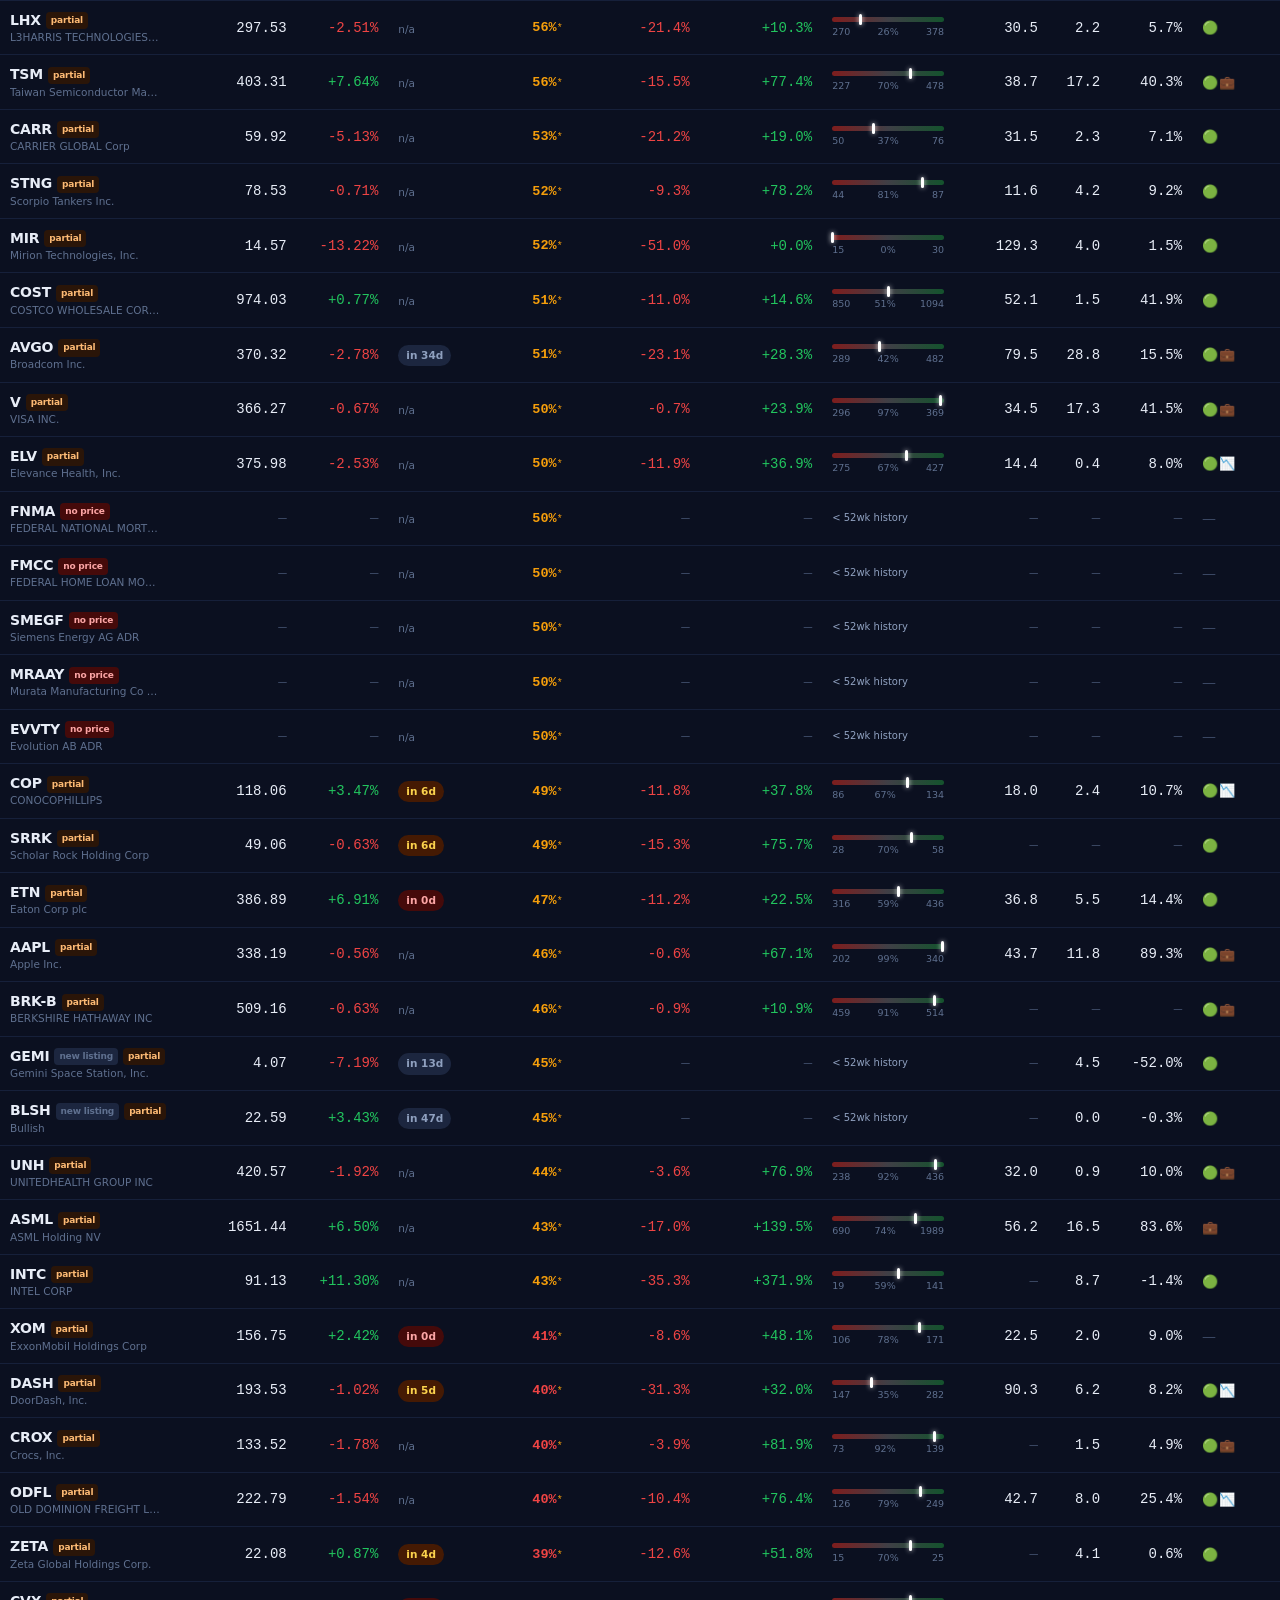
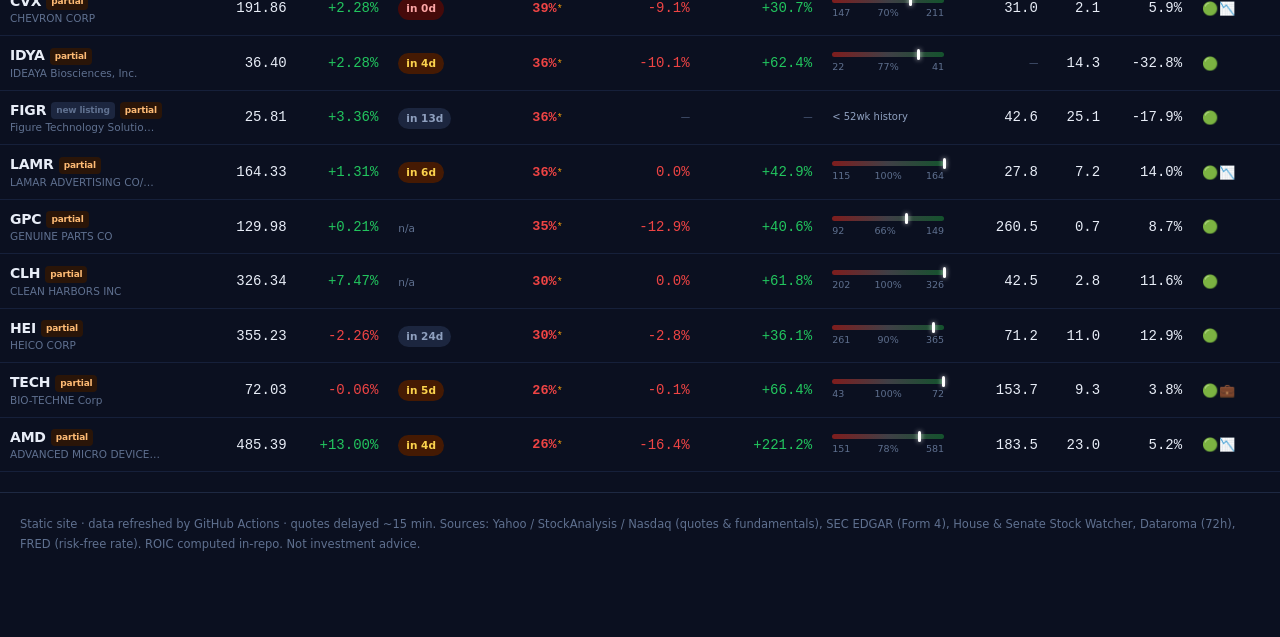
==== commit a685ec10: "dashboard: streamline to 12 columns, add Price/Sales, remove inline weight editing - columns now: Ti" ====
--- a/docs/index.html
+++ b/docs/index.html
@@ -39,19 +39,16 @@
     <table>
       <thead><tr>
         <th onclick="sort('symbol',this)">Ticker</th>
-        <th class="num" onclick="sort('weight_pct',this)">Weight</th>
         <th class="num" onclick="sort('price',this)">Price</th>
         <th class="num" onclick="sort('change_pct',this)">Day</th>
+        <th onclick="sort('earnings_days',this)">Earnings</th>
+        <th class="num sorted" onclick="sort('score',this)">Score ▾</th>
         <th class="num" onclick="sort('pct_from_high',this)">% from High</th>
         <th class="num" onclick="sort('pct_from_low',this)">% from Low</th>
         <th>52-wk Range</th>
-        <th onclick="sort('earnings_days',this)">Earnings</th>
-        <th class="num sorted" onclick="sort('score',this)">Score ▾</th>
-        <th class="num" onclick="sort('pe_ltm',this)">P/E LTM</th>
-        <th class="num" onclick="sort('pe_fwd',this)">P/E Fwd</th>
-        <th class="num" onclick="sort('ev_ebitda',this)">EV/EBITDA</th>
+        <th class="num" onclick="sort('pe_ltm',this)">P/E</th>
+        <th class="num" onclick="sort('ps_ratio',this)">P/S</th>
         <th class="num" onclick="sort('roic',this)">ROIC</th>
-        <th class="num" onclick="sort('gap_pct',this)">Exp. Gap</th>
         <th>Signals</th>
       </tr></thead>
       <tbody id="tb"></tbody>
@@ -65,8 +62,8 @@
     Funds have no earnings, insiders, P/E, ROIC or reverse-DCF — so they get only the columns that apply, and are excluded from Expectations Score ranking.
   </span></div>
   <div class="tblwrap">
-    <table style="min-width:820px">
-      <thead><tr><th>Fund</th><th class="num">Weight</th><th class="num">Price</th><th class="num">Day</th>
+    <table style="min-width:700px">
+      <thead><tr><th>Fund</th><th class="num">Price</th><th class="num">Day</th>
         <th class="num">% from High</th><th class="num">% from Low</th><th>52-wk Range</th></tr></thead>
       <tbody id="tbe"></tbody>
     </table>
@@ -78,7 +75,7 @@
   <div class="card" style="display:flex;gap:12px;align-items:center;flex-wrap:wrap">
     <b style="font-size:13px">Position sizing</b>
     <span id="wsum" class="wsum"></span>
-    <span style="font-size:12px;color:var(--dim)">Edit the <b>Weight</b> column on the Dashboard or Funds tab. Values are % of portfolio.</span>
+    <span style="font-size:12px;color:var(--dim)">Weights come from <code>config/watchlist.yaml</code> — currently equal-weight across all 74. Edit them there, or use <code>python -m src.watchlist weights</code>.</span>
     <button class="btn ghost" style="margin-left:auto" onclick="normalize()">Normalise to 100%</button>
     <button class="btn" onclick="saveWeights()">Save to watchlist.yaml →</button>
   </div>
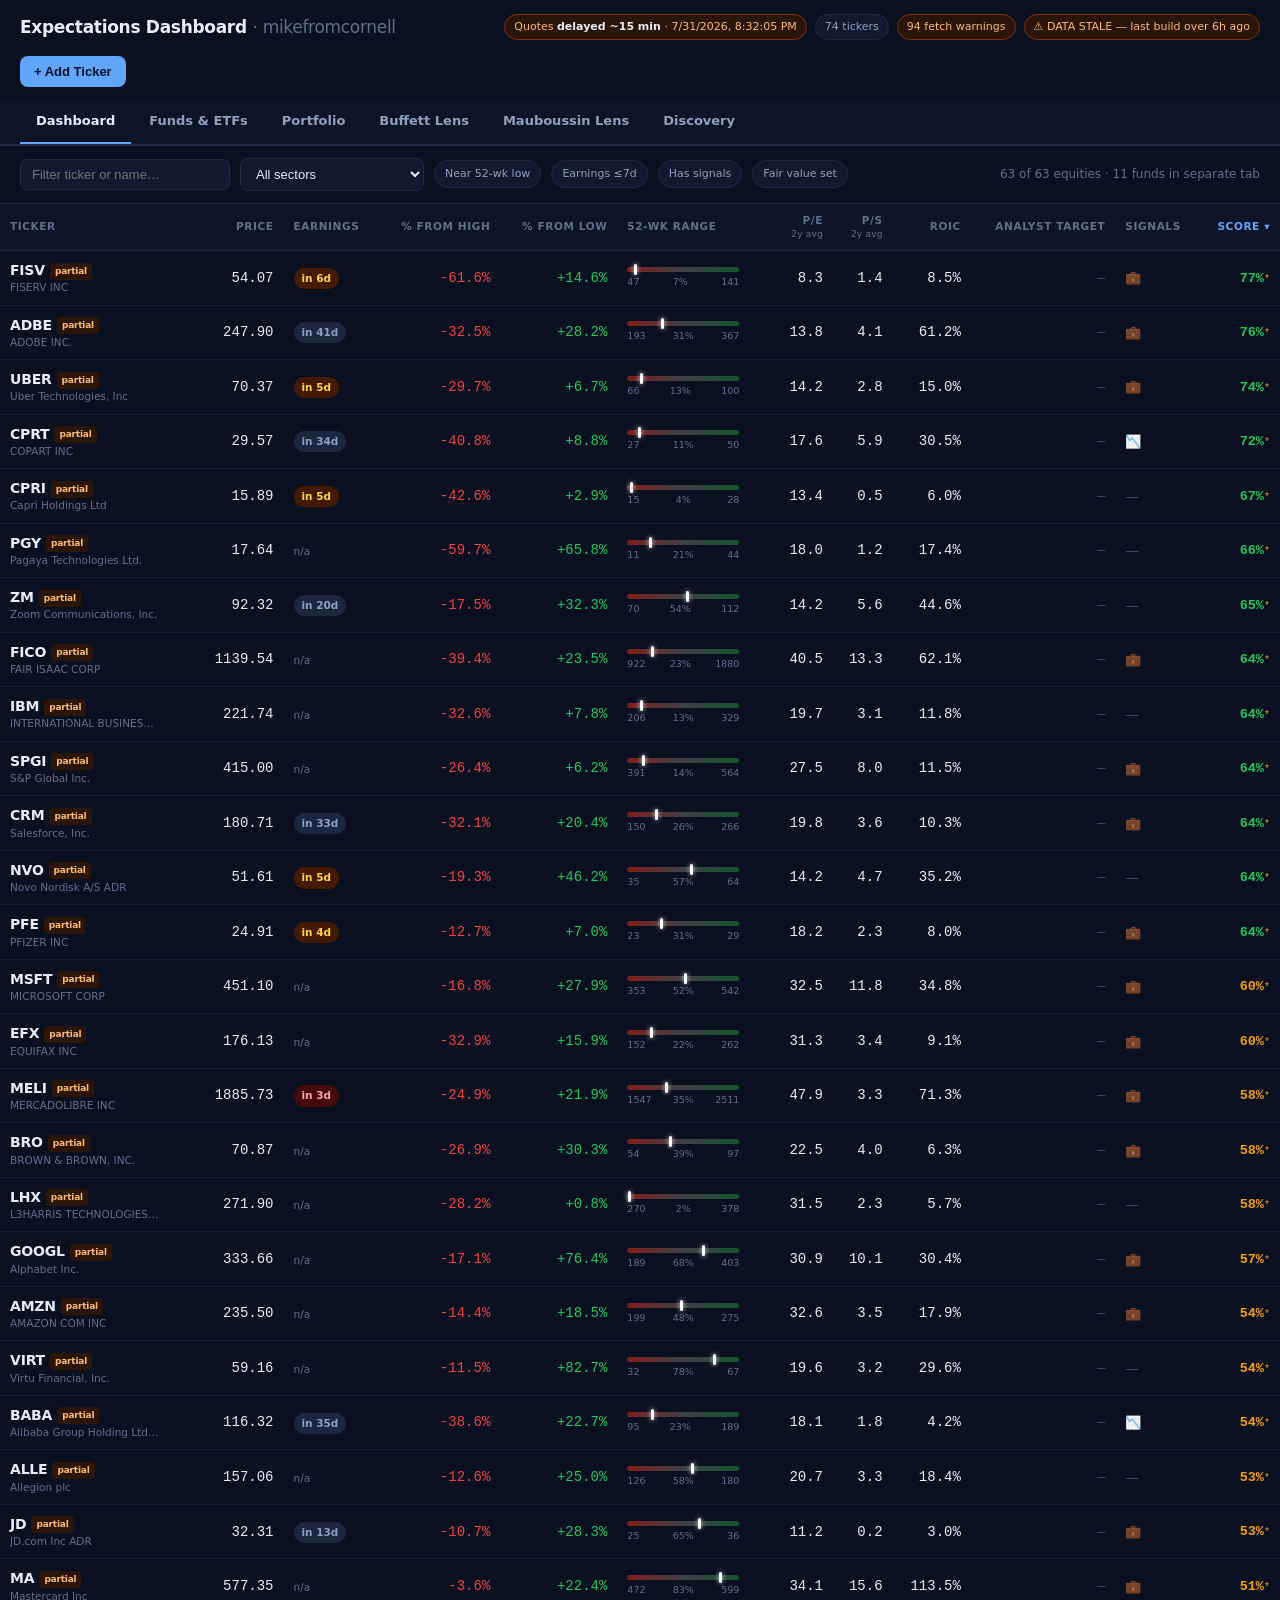
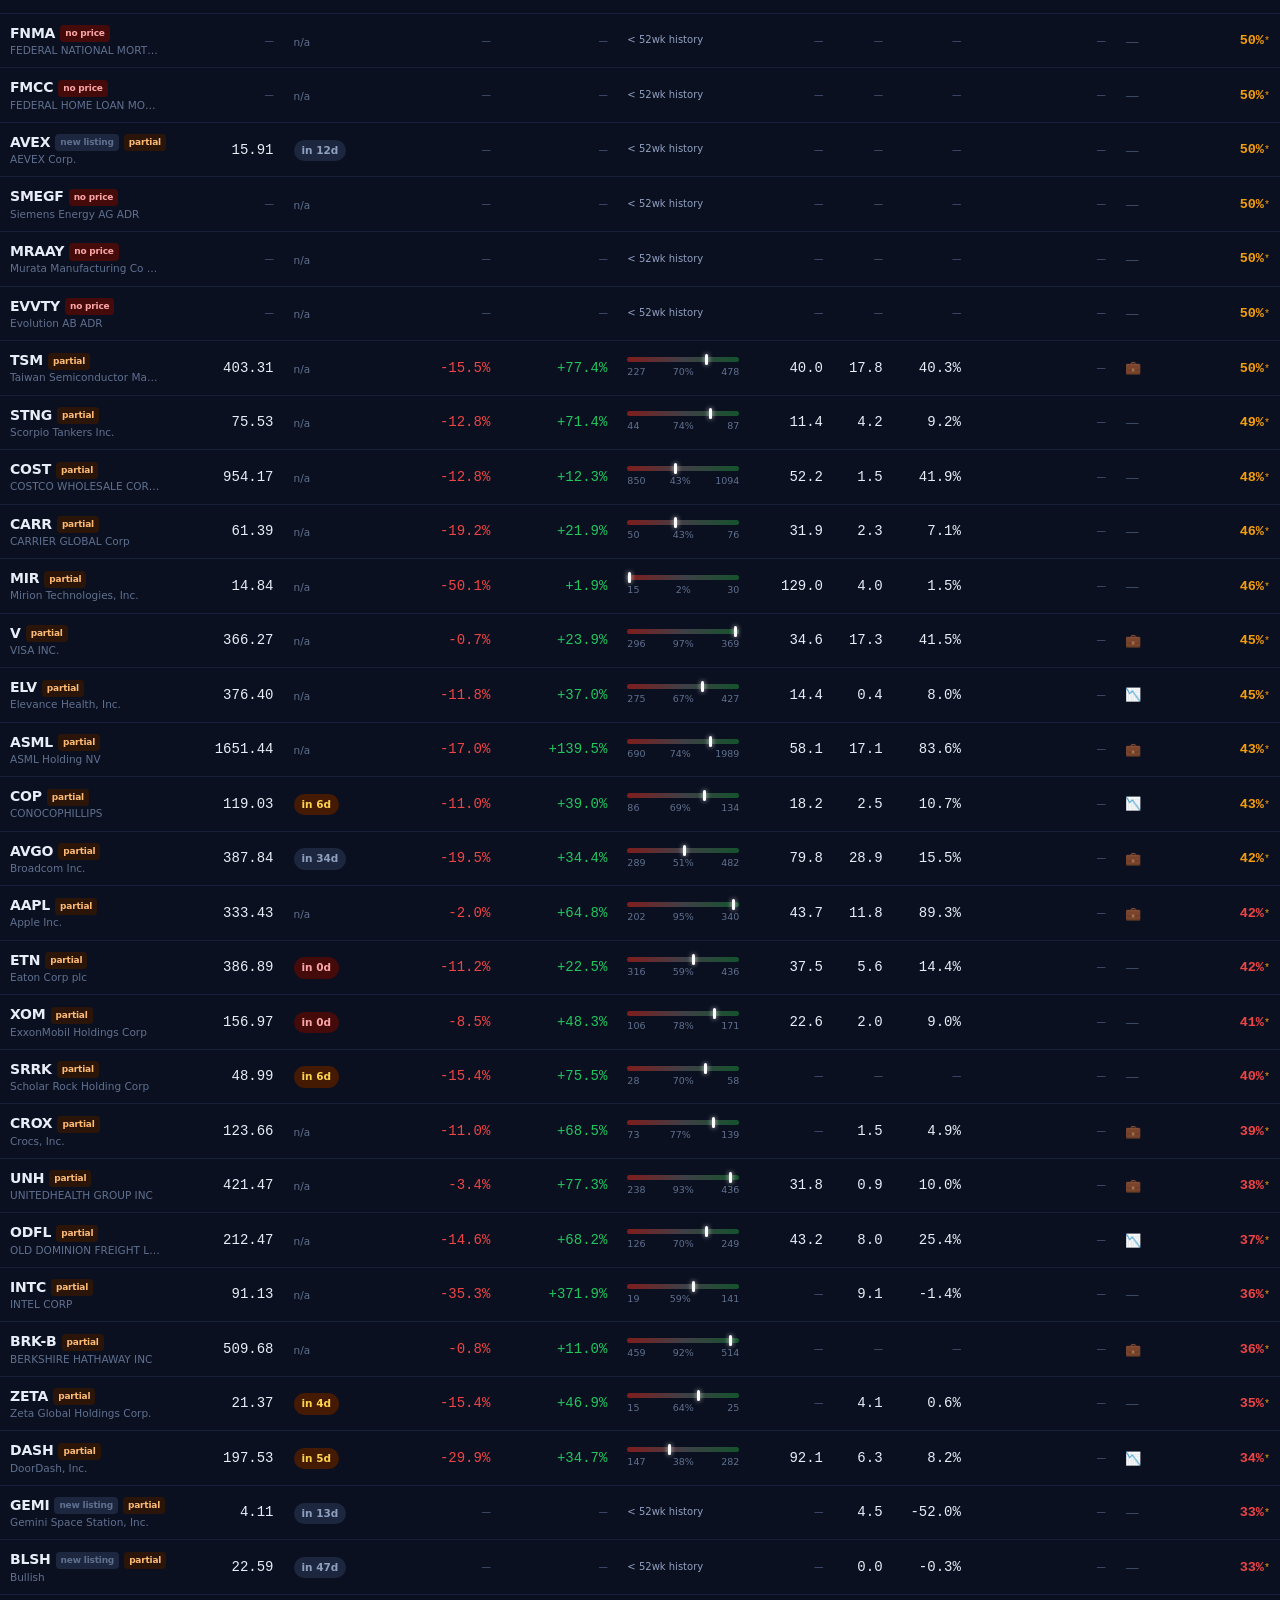
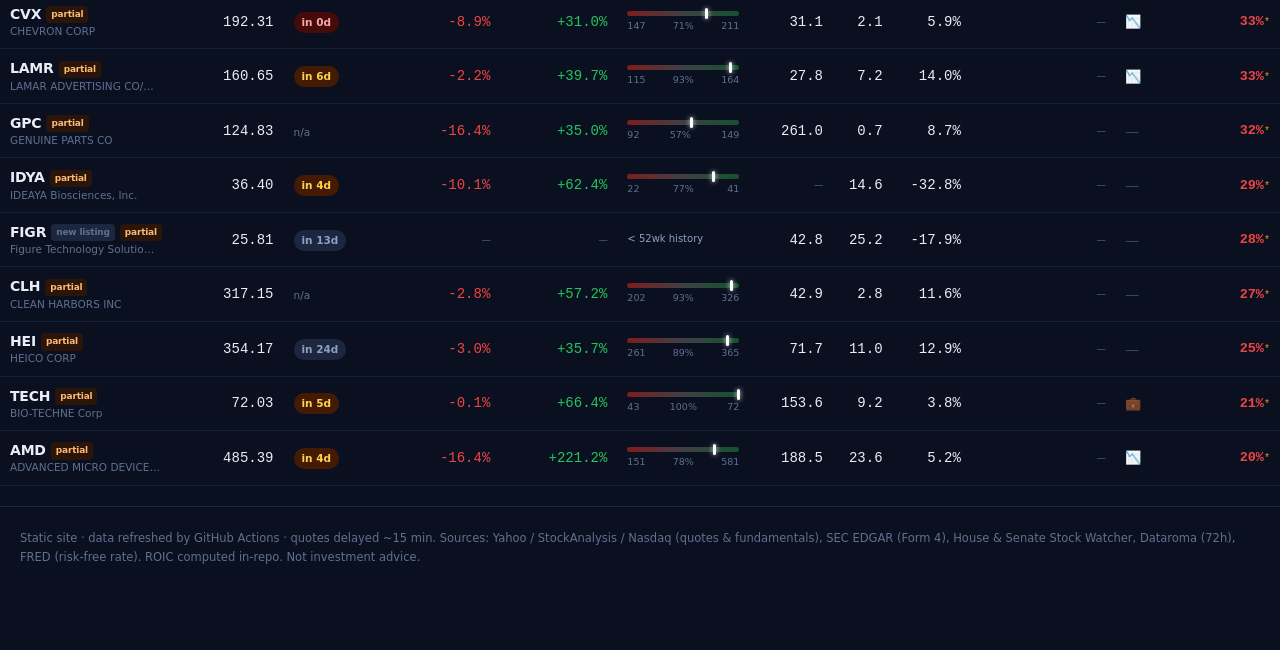
==== commit daf8bec4: "dashboard: new columns, excess-cash ROIC, 2y multiples, driver charts Columns: Ticker, Price, Earnin" ====
--- a/docs/index.html
+++ b/docs/index.html
@@ -40,16 +40,16 @@
       <thead><tr>
         <th onclick="sort('symbol',this)">Ticker</th>
         <th class="num" onclick="sort('price',this)">Price</th>
-        <th class="num" onclick="sort('change_pct',this)">Day</th>
         <th onclick="sort('earnings_days',this)">Earnings</th>
-        <th class="num sorted" onclick="sort('score',this)">Score ▾</th>
         <th class="num" onclick="sort('pct_from_high',this)">% from High</th>
         <th class="num" onclick="sort('pct_from_low',this)">% from Low</th>
         <th>52-wk Range</th>
-        <th class="num" onclick="sort('pe_ltm',this)">P/E</th>
-        <th class="num" onclick="sort('ps_ratio',this)">P/S</th>
+        <th class="num" onclick="sort('pe_ltm',this)">P/E <span class="sub2y">2y avg</span></th>
+        <th class="num" onclick="sort('ps_ratio',this)">P/S <span class="sub2y">2y avg</span></th>
         <th class="num" onclick="sort('roic',this)">ROIC</th>
+        <th class="num" onclick="sort('analyst_upside',this)">Analyst Target</th>
         <th>Signals</th>
+        <th class="num sorted" onclick="sort('score',this)">Score ▾</th>
       </tr></thead>
       <tbody id="tb"></tbody>
     </table>
--- a/docs/style.css
+++ b/docs/style.css
@@ -152,3 +152,22 @@
 .bar i{height:100%}
 footer{padding:22px 20px;color:var(--dim2);font-size:11.5px;border-top:1px solid var(--line);margin-top:20px;line-height:1.7}
 code{background:var(--panel2);padding:1.5px 5px;border-radius:4px;font-size:11.5px;color:#a5b4fc}
+
+/* 2-year mean shown beneath the current multiple */
+.sub2y{display:block;font-size:9px;font-weight:500;color:#5f708f;letter-spacing:.2px;text-transform:none}
+.m2y{display:block;font-size:10px;color:#5f708f;font-variant-numeric:tabular-nums}
+.m2y.rich{color:#fca5a5}
+.m2y.cheap{color:#86efac}
+/* charts */
+.chartbox{background:#0e1428;border:1px solid #1e2942;border-radius:9px;padding:12px 10px 6px;margin-bottom:12px}
+.charttitle{font-size:11.5px;font-weight:700;color:#e8edf7;margin:0 0 2px 4px}
+.chartsub{font-size:10.5px;color:#5f708f;margin:0 0 8px 4px}
+.chartlegend{display:flex;gap:14px;font-size:10.5px;color:#8fa0bf;margin:2px 0 0 4px}
+.chartlegend i{display:inline-block;width:16px;height:2px;vertical-align:middle;margin-right:5px}
+.decomp{margin-top:4px}
+.decomprow{padding:9px 0;border-bottom:1px solid #16203a}
+.decomphead{display:flex;justify-content:space-between;align-items:baseline;font-size:12px;margin-bottom:6px}
+.decompbar{display:flex;height:16px;border-radius:4px;overflow:hidden;background:#141c33}
+.decompbar i{height:100%;display:block}
+.decompkey{display:flex;gap:12px;font-size:10px;color:#8fa0bf;margin-top:5px;flex-wrap:wrap}
+.verdict{font-size:11.5px;color:#e8edf7;margin-top:6px;line-height:1.5}
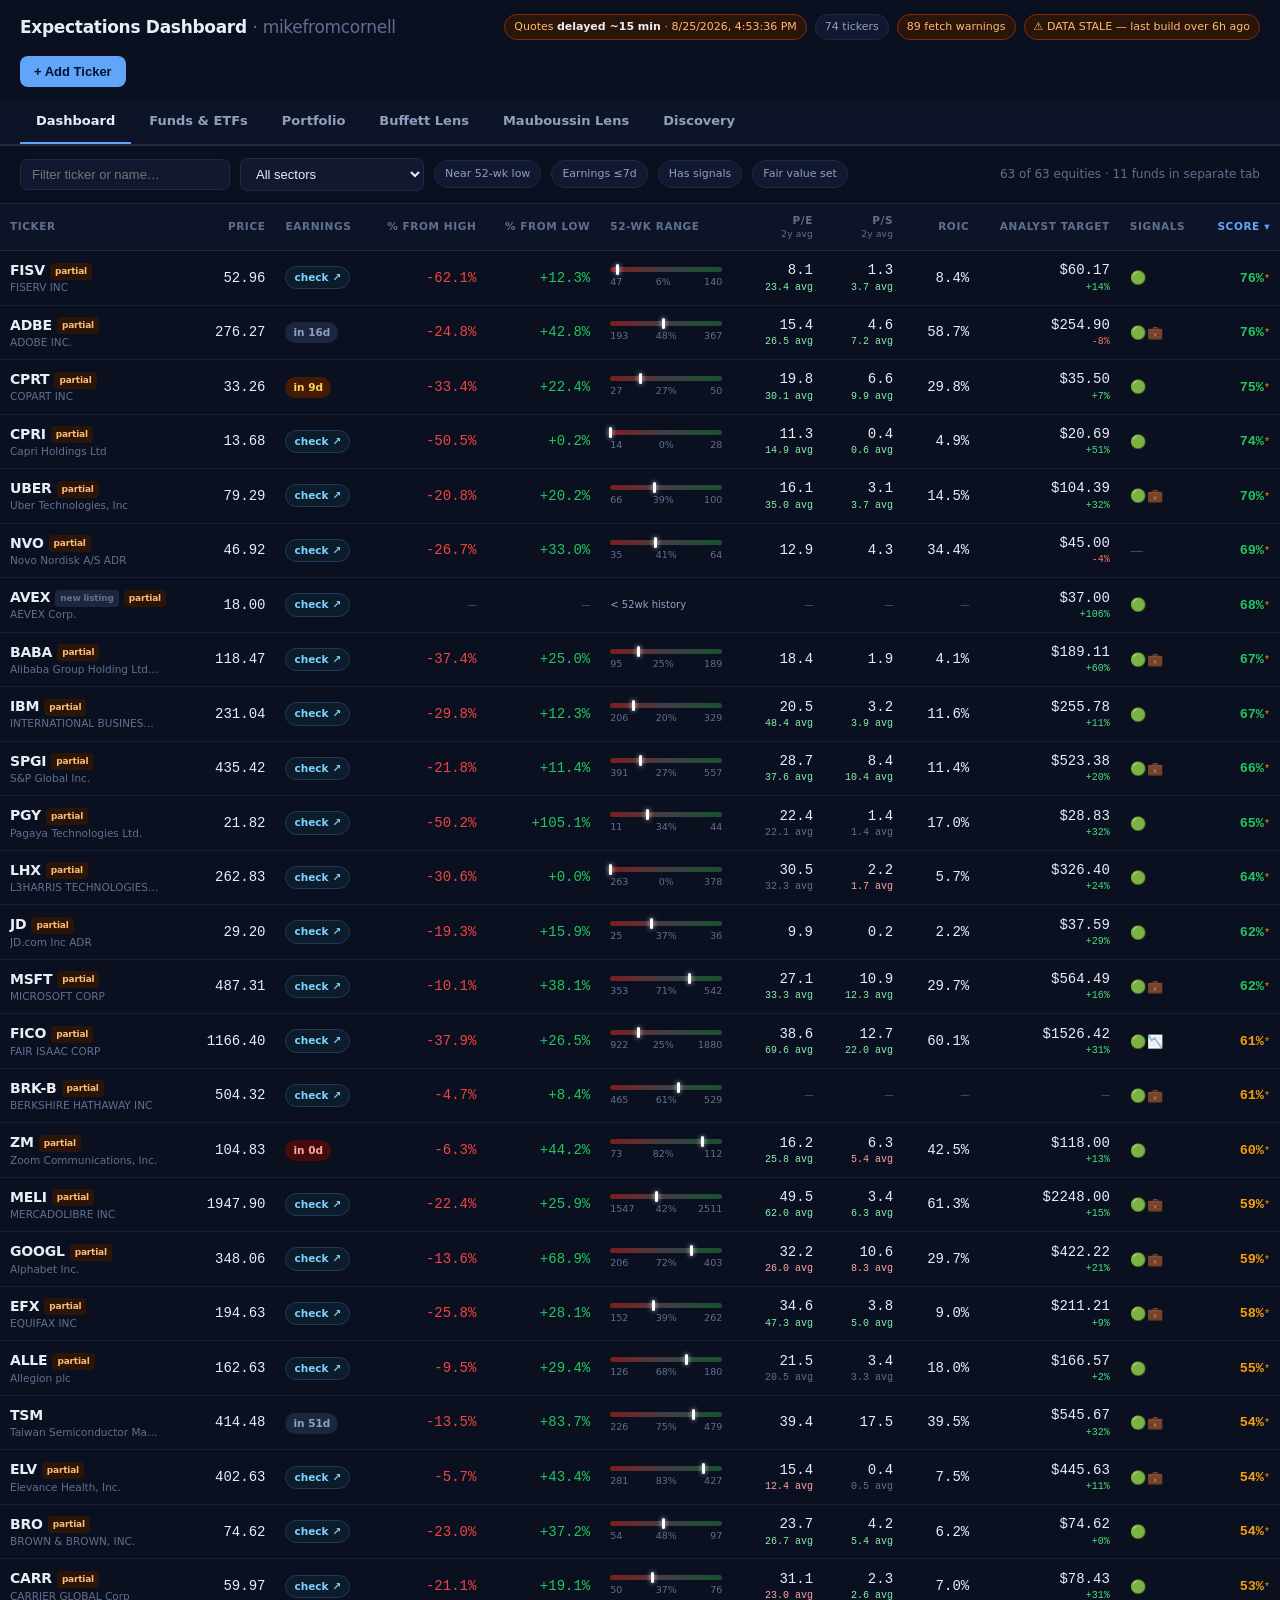
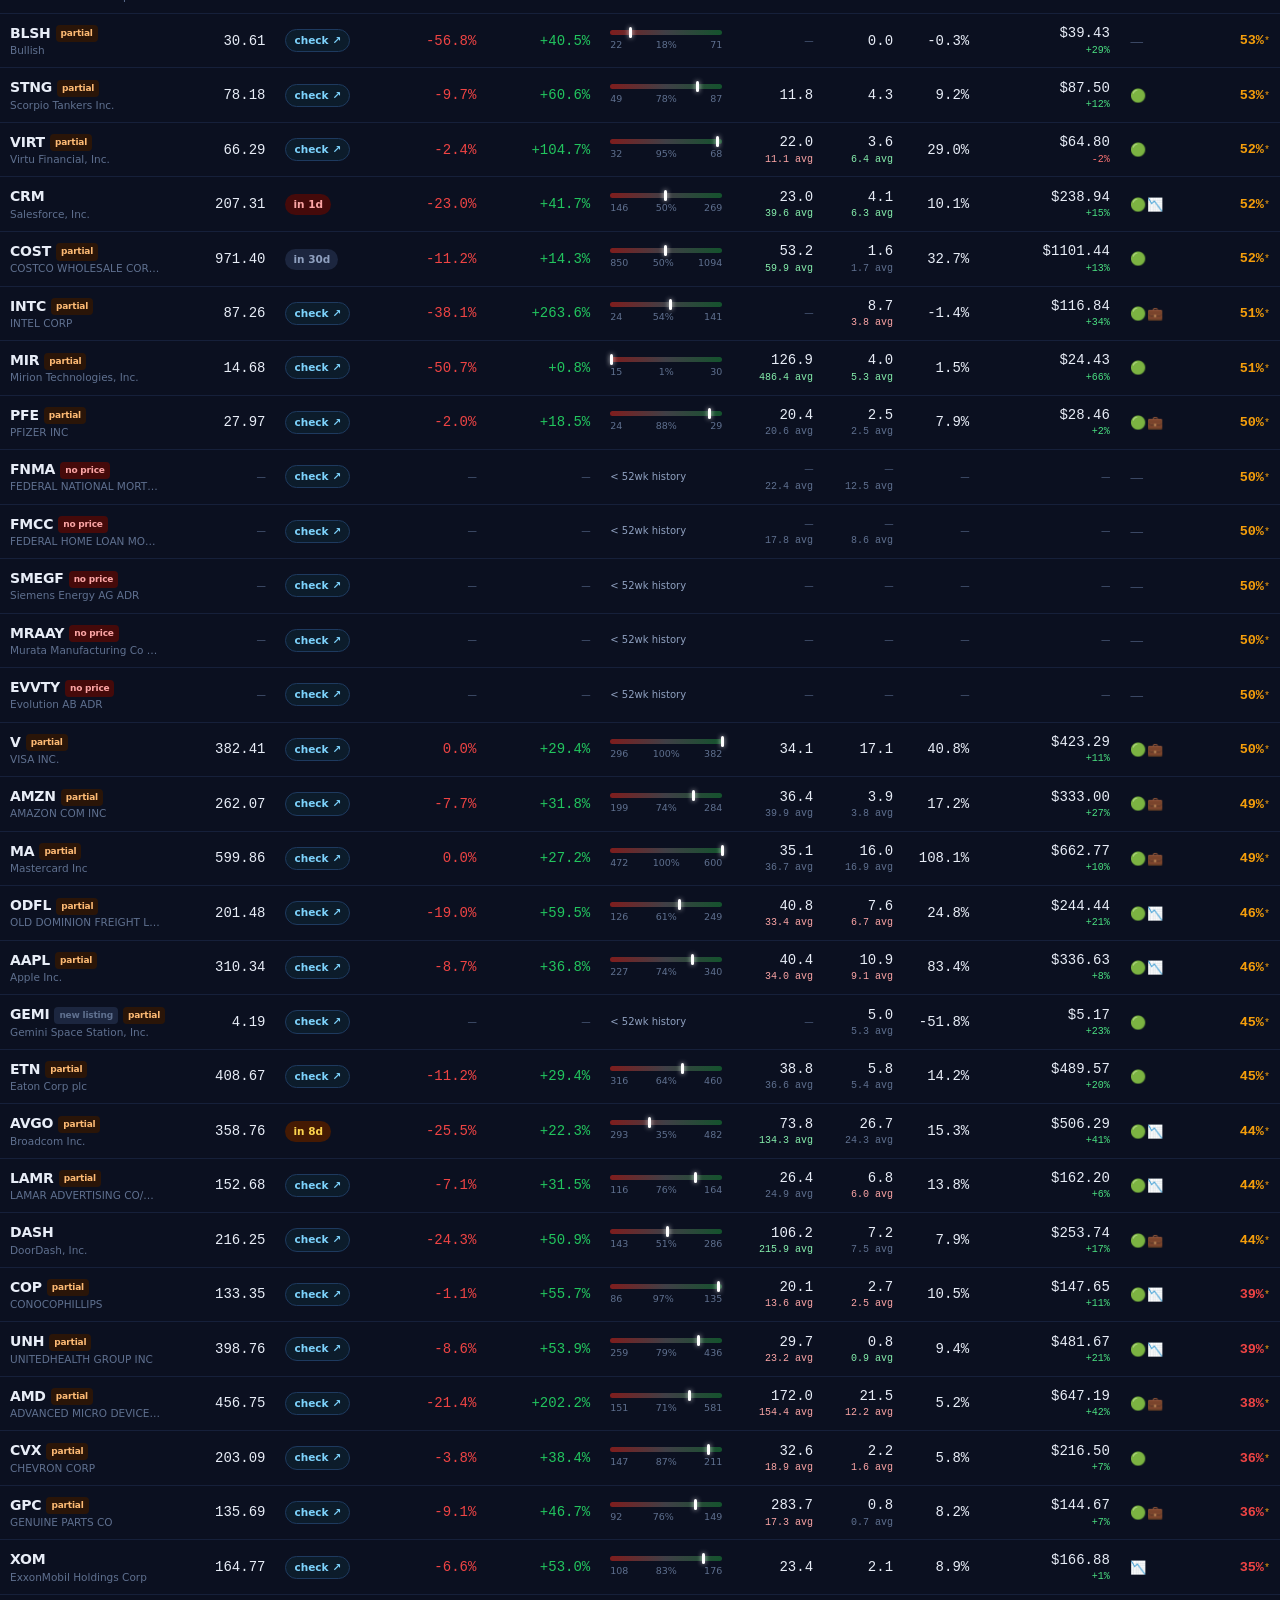
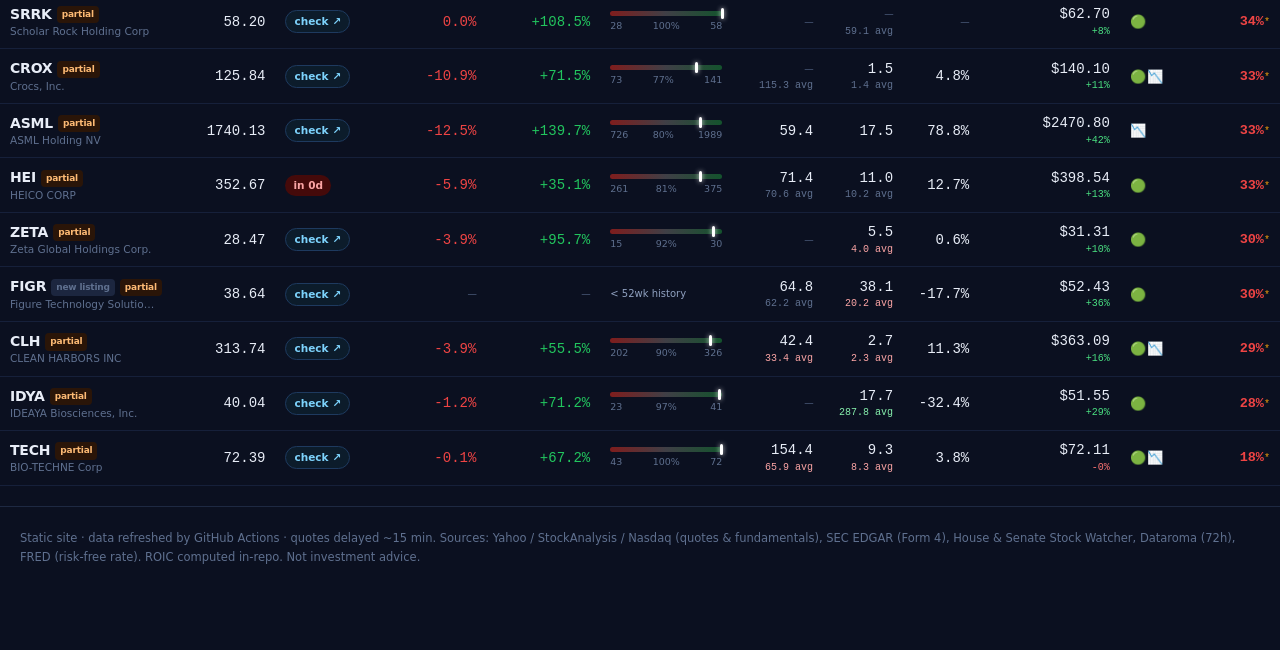
==== commit ed9ec286: "Mauboussin free-text ticker + visible prompt; fix frozen Dataroma cache Mauboussin Lens   * ticker i" ====
--- a/docs/index.html
+++ b/docs/index.html
@@ -155,12 +155,34 @@
   </div>
   <div class="card">
     <h2>Analysis <em>cached 24h per ticker</em></h2>
-    <div style="display:flex;gap:9px;margin-bottom:13px;flex-wrap:wrap">
-      <select class="inp" style="width:auto;max-width:320px" id="msym" onchange="analyse(false)"></select>
+    <div style="display:flex;gap:9px;margin-bottom:8px;flex-wrap:wrap;align-items:center">
+      <input class="inp" style="width:auto;min-width:220px" id="msym" list="msymlist"
+             placeholder="Type any ticker, e.g. NVDA" autocomplete="off"
+             oninput="onSymInput()" onkeydown="if(event.key==='Enter')analyse(true)">
+      <datalist id="msymlist"></datalist>
       <button class="btn" onclick="analyse(true)">↻ Analyse</button>
-      <button class="btn ghost" onclick="copyPrompt()">📋 Copy prompt &amp; open AI Studio</button>
+      <button class="btn ghost" onclick="copyPrompt()">📋 Copy prompt</button>
+      <span id="msymnote" class="hint" style="margin:0"></span>
+    </div>
+    <div class="hint" style="margin-bottom:13px">
+      Watchlist tickers autocomplete and use live metrics from this dashboard. Any other US ticker
+      works too — it is fetched on demand, and if we cannot price it the prompt still runs with
+      whatever is known.
     </div>
     <div style="background:var(--panel2);border:1px solid var(--line);border-radius:9px;padding:17px" id="mout"></div>
+  </div>
+
+  <div class="card">
+    <h2>📝 The prompt <em>exactly what gets sent — edit before running if you want</em></h2>
+    <div style="display:flex;gap:9px;margin-bottom:10px;flex-wrap:wrap;align-items:center">
+      <button class="btn ghost" onclick="copyPromptText()">📋 Copy</button>
+      <button class="btn ghost" onclick="resetPrompt()">↺ Reset to template</button>
+      <span class="hint" style="margin:0">Edits apply to the next Analyse. Template lives in
+        <code>config/prompts/mauboussin.md</code>.</span>
+    </div>
+    <textarea id="mprompt" class="inp" spellcheck="false"
+      style="width:100%;min-height:300px;font-family:ui-monospace,SFMono-Regular,Menlo,monospace;
+             font-size:11.5px;line-height:1.55;resize:vertical"></textarea>
   </div>
 </div>
 
--- a/docs/style.css
+++ b/docs/style.css
@@ -171,3 +171,8 @@
 .decompbar i{height:100%;display:block}
 .decompkey{display:flex;gap:12px;font-size:10px;color:#8fa0bf;margin-top:5px;flex-wrap:wrap}
 .verdict{font-size:11.5px;color:#e8edf7;margin-top:6px;line-height:1.5}
+
+/* earnings date unknown → link out to Yahoo's calendar rather than a dead n/a */
+.earnlink{font-size:10.5px;padding:3px 8px;border-radius:20px;font-weight:600;white-space:nowrap;
+  color:#7dd3fc;background:#0c1c2b;border:1px solid #1e3a5f;text-decoration:none;display:inline-block}
+.earnlink:hover{background:#12283d;color:#bae6fd;border-color:#2b5686}
